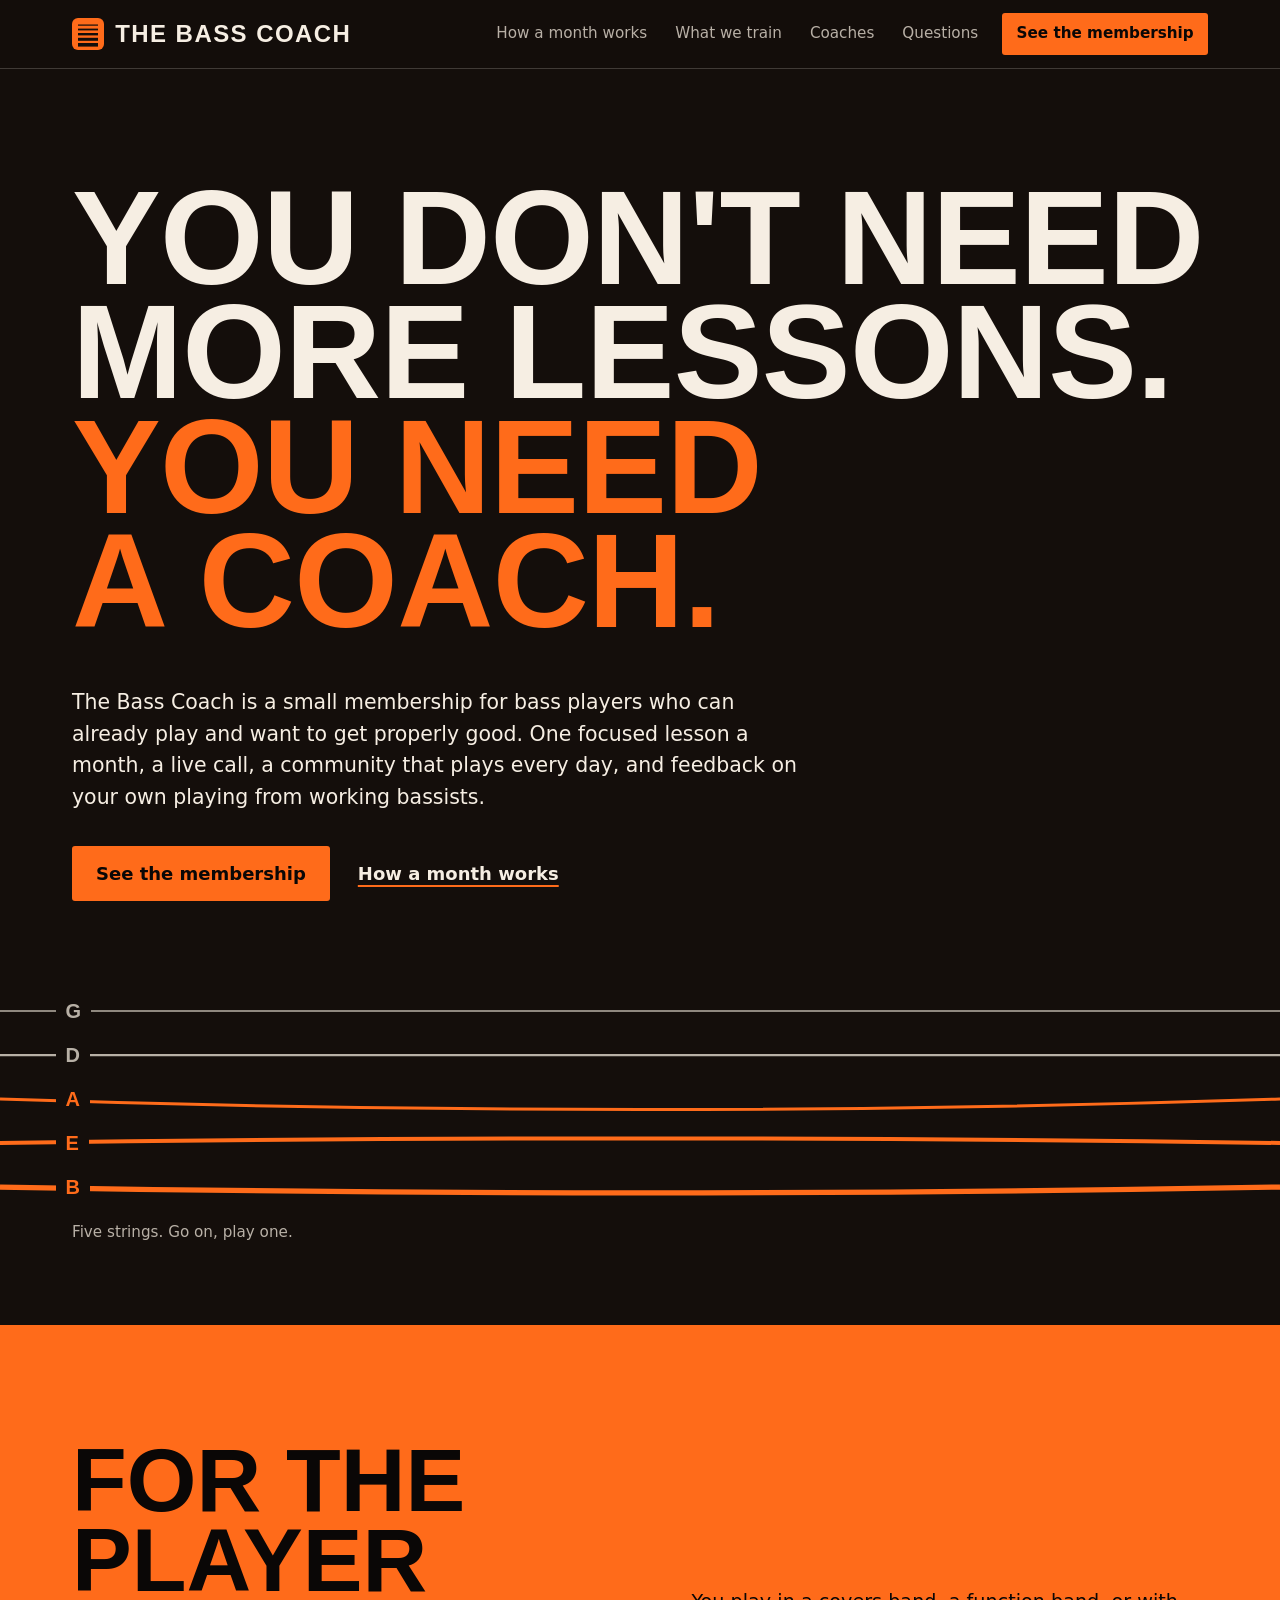
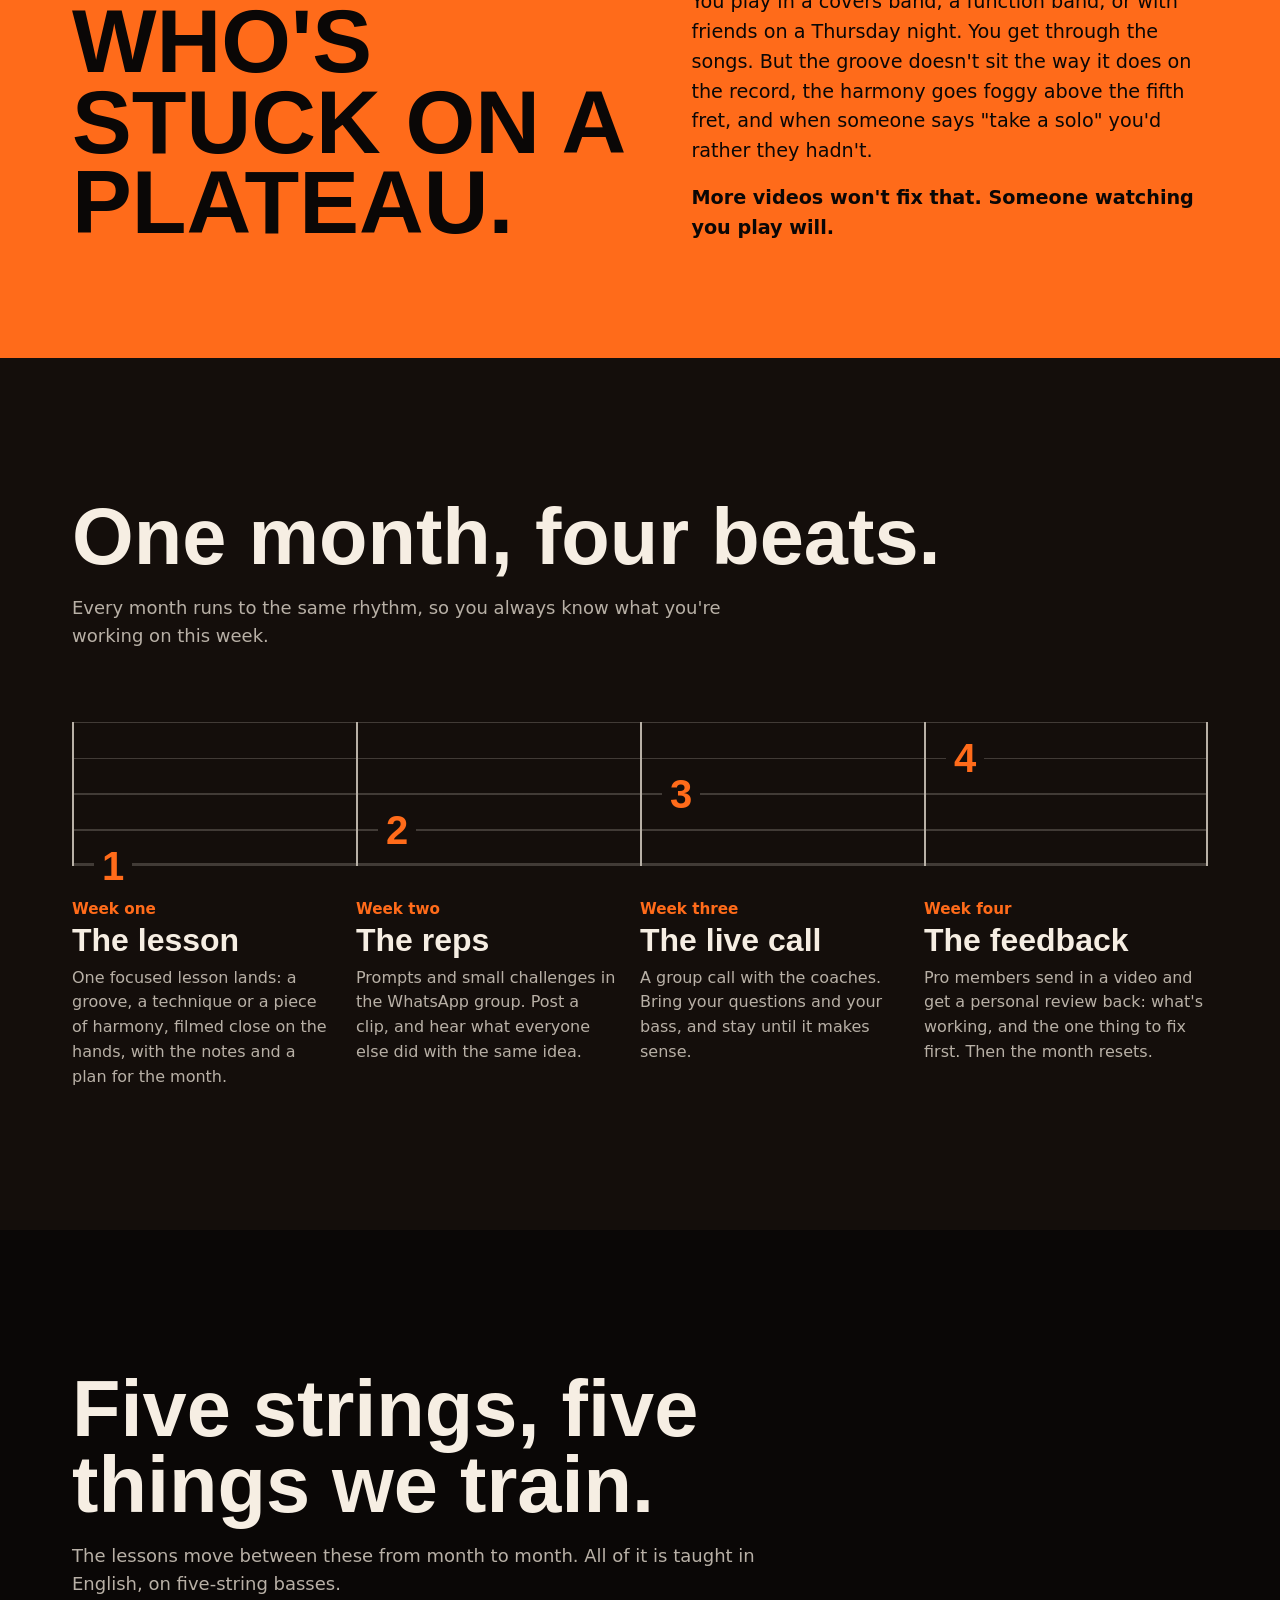
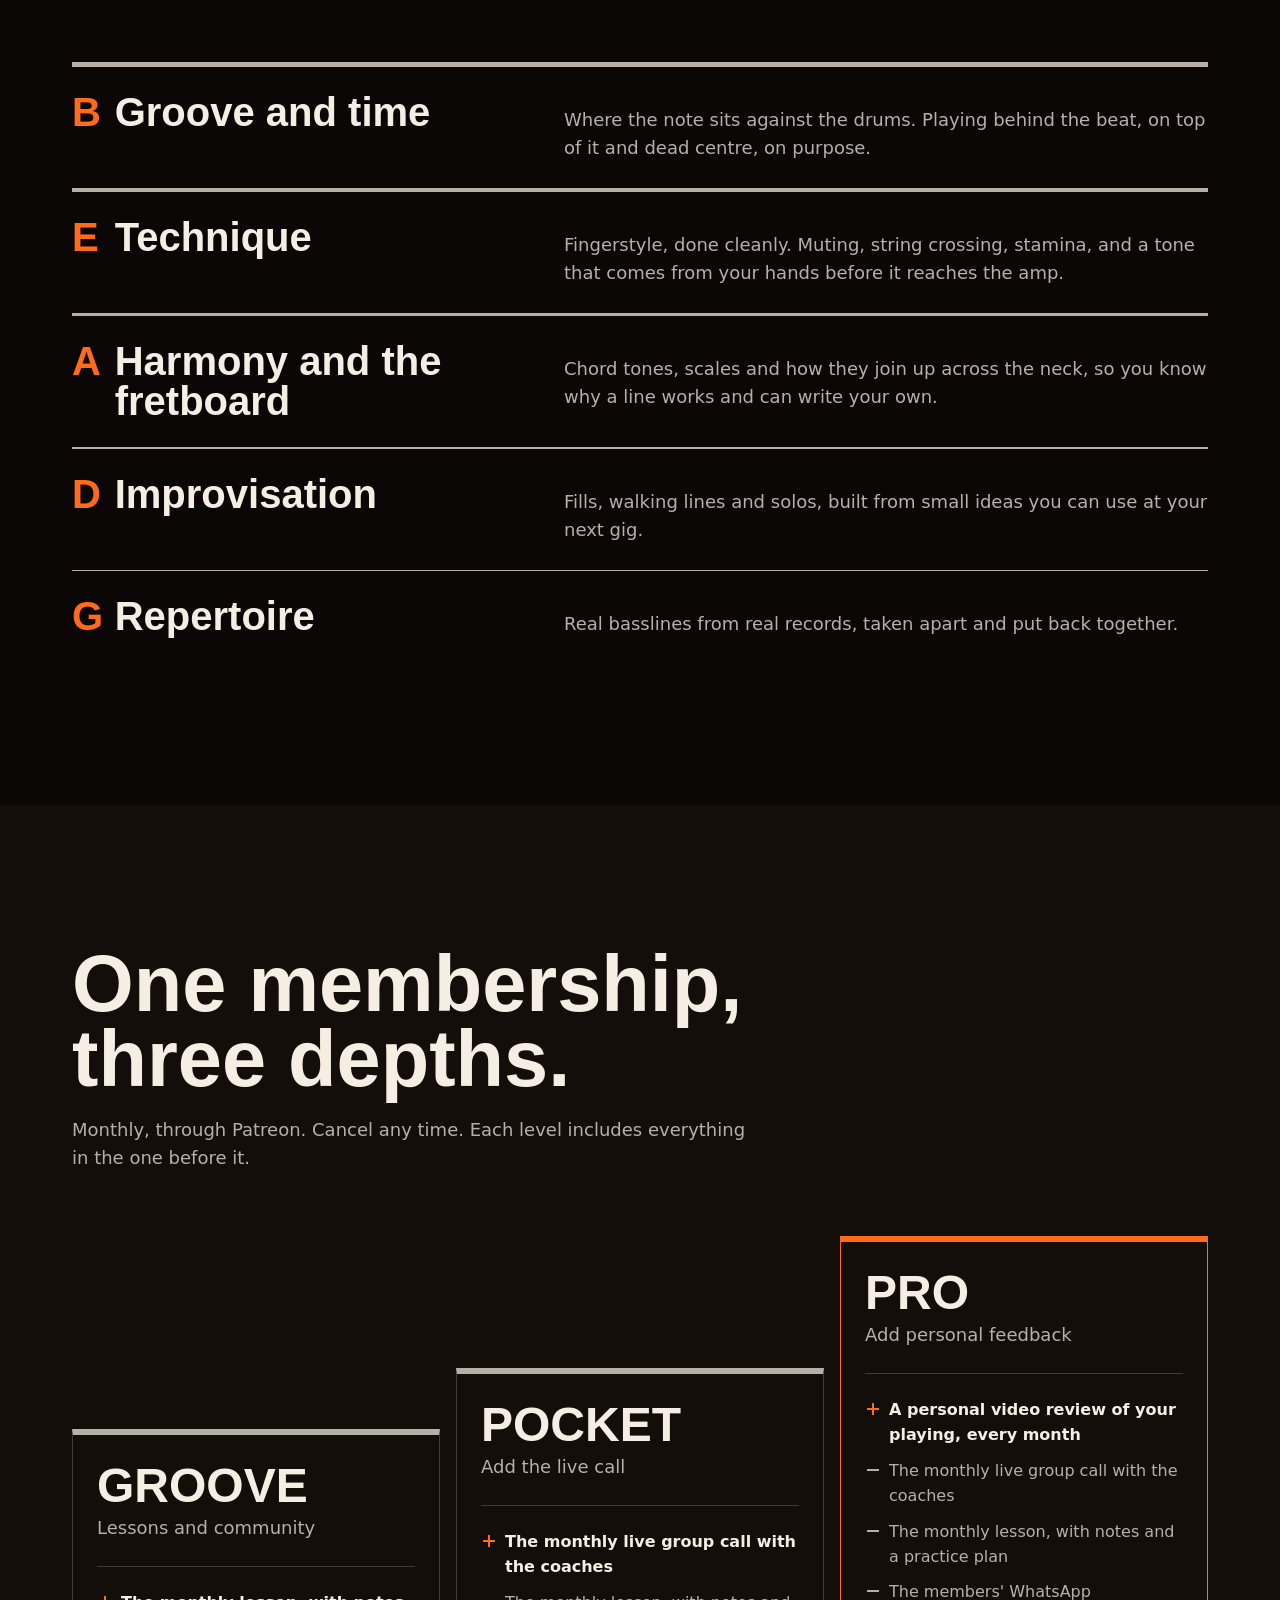
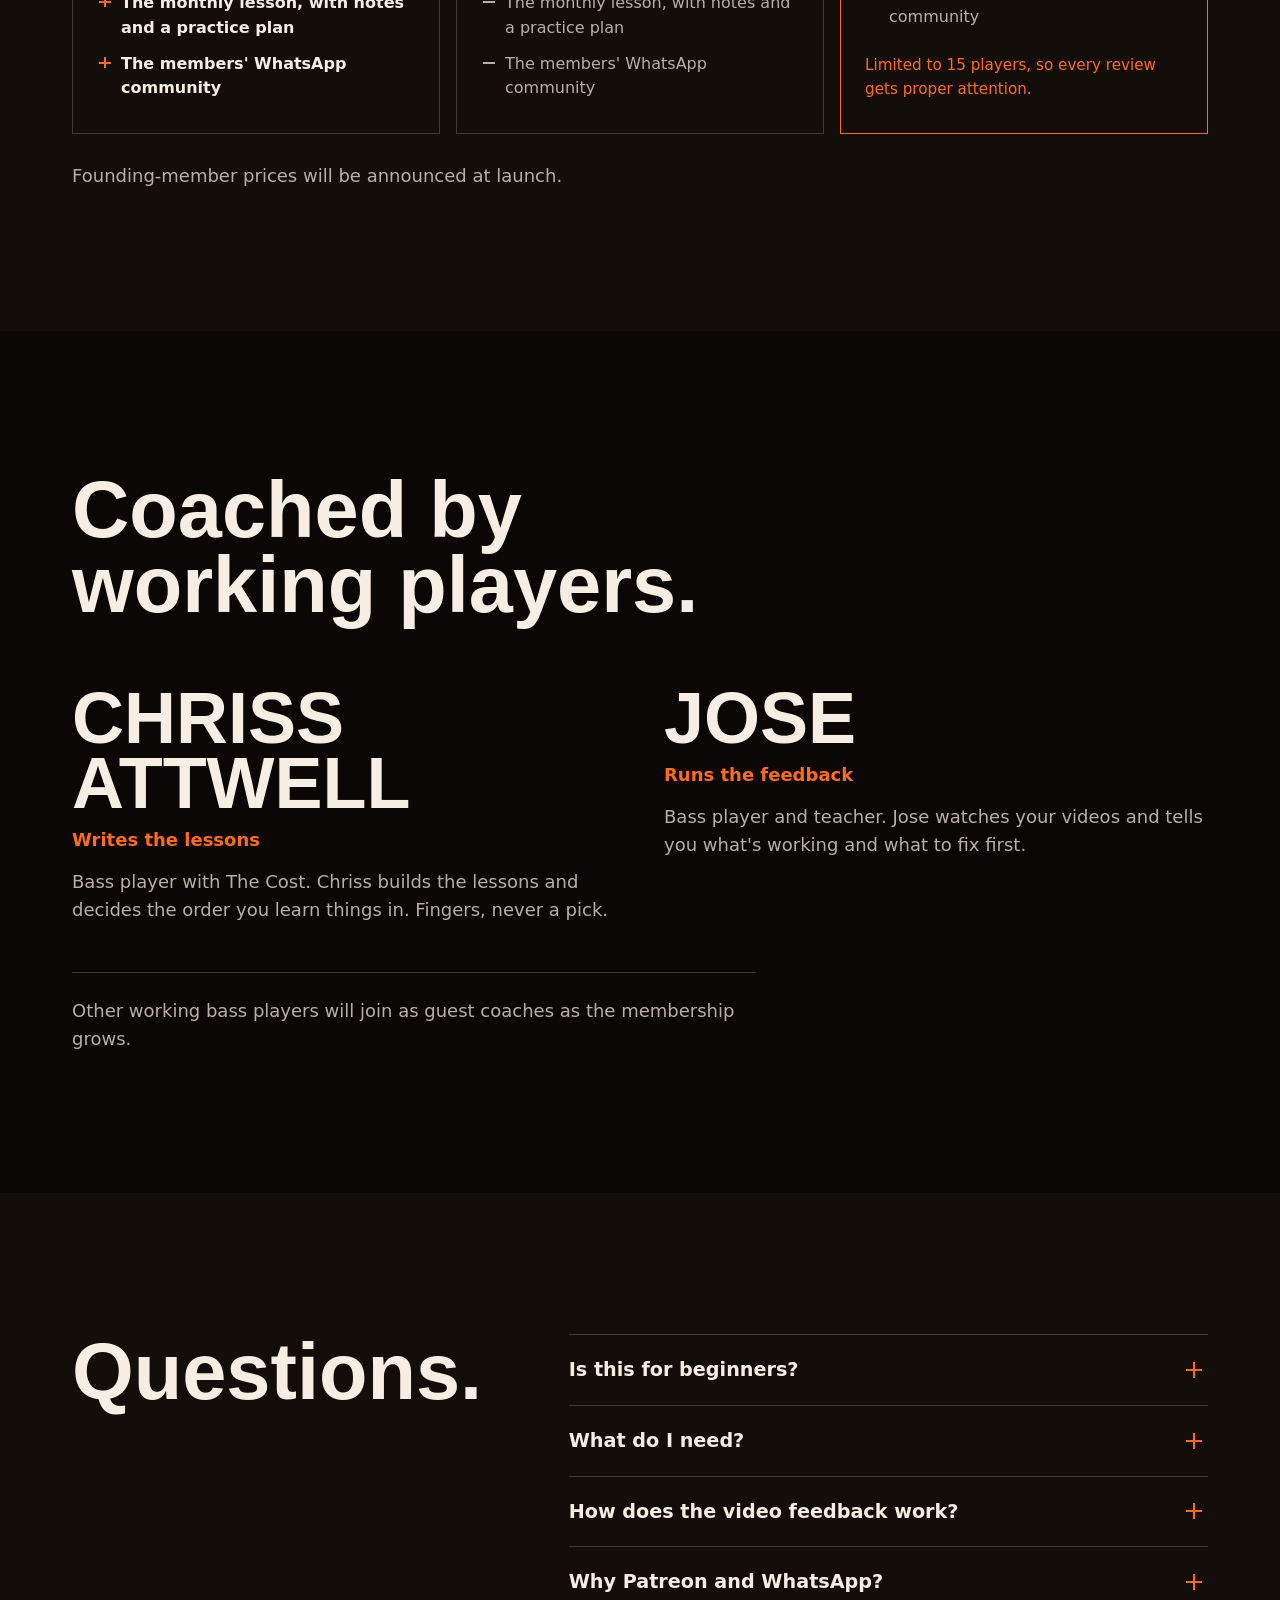
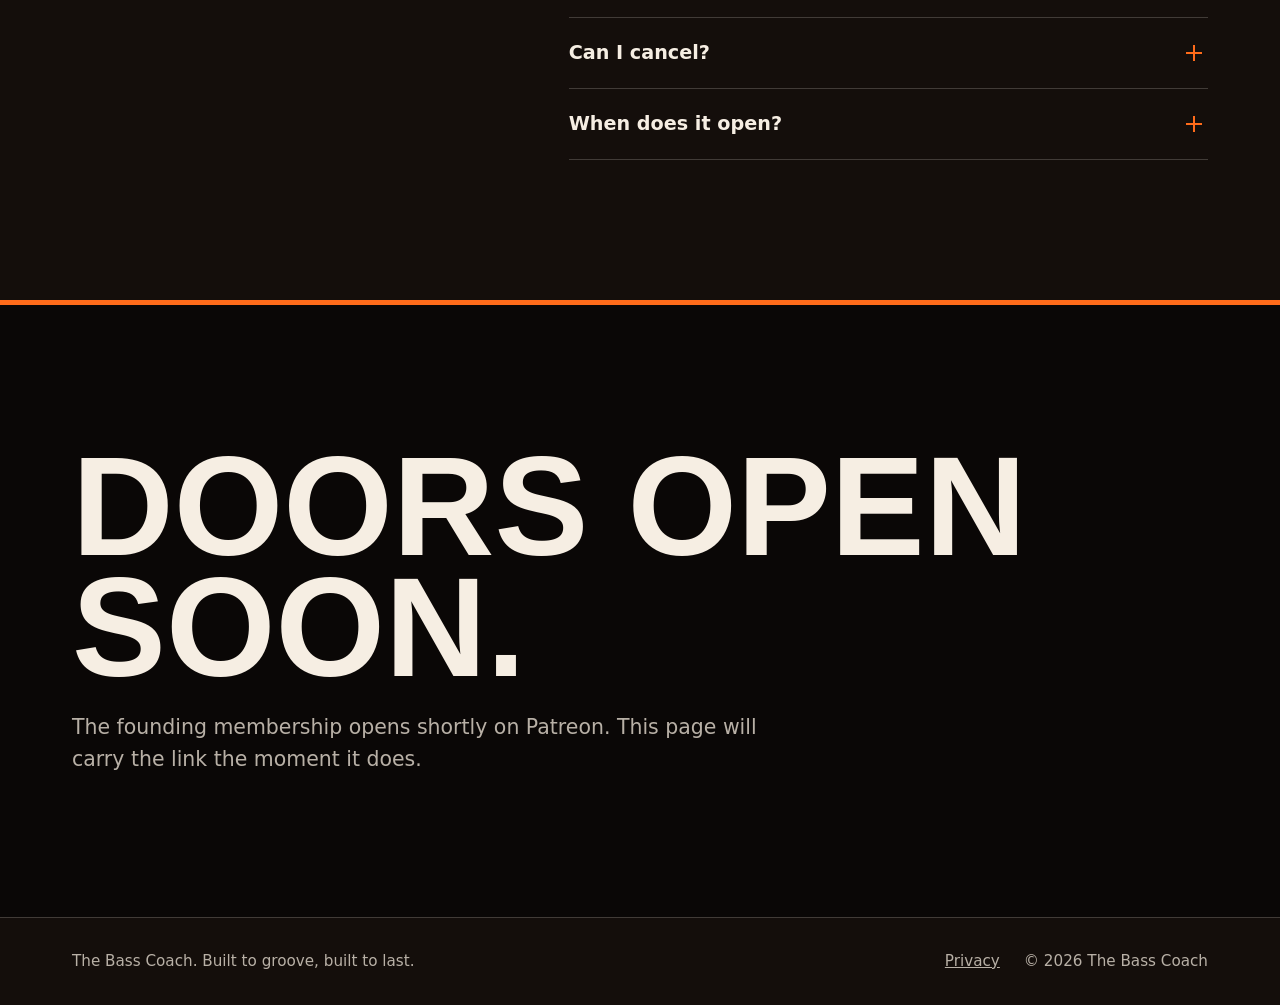
==== index.html @ 31c308d7 "Add The Bass Coach website" ====
<!doctype html>
<html lang="en">
<head>
  <meta charset="utf-8">
  <meta name="viewport" content="width=device-width, initial-scale=1">
  <meta http-equiv="Content-Security-Policy" content="default-src 'none'; script-src 'self'; style-src 'self'; img-src 'self'; font-src 'self'; base-uri 'none'; form-action 'none'">
  <meta name="referrer" content="strict-origin-when-cross-origin">

  <title>The Bass Coach: a coached membership for bass players</title>
  <meta name="description" content="A small membership for bass players who can already play and want to get properly good. One focused lesson a month, a live call, a community that plays every day, and feedback on your own playing.">
  <link rel="canonical" href="https://thebasscoachonline.com/">

  <meta property="og:type" content="website">
  <meta property="og:site_name" content="The Bass Coach">
  <meta property="og:title" content="You don't need more lessons. You need a coach.">
  <meta property="og:description" content="A small membership for bass players who can already play and want to get properly good.">
  <meta property="og:url" content="https://thebasscoachonline.com/">
  <meta property="og:image" content="https://thebasscoachonline.com/og-image.png">
  <meta property="og:image:width" content="1200">
  <meta property="og:image:height" content="630">
  <meta name="twitter:card" content="summary_large_image">
  <meta name="theme-color" content="#140E0B">

  <link rel="icon" href="favicon.svg" type="image/svg+xml">
  <link rel="apple-touch-icon" href="apple-touch-icon.png">
  <link rel="preload" href="big-shoulders-display.woff2" as="font" type="font/woff2" crossorigin>
  <link rel="preload" href="instrument-sans.woff2" as="font" type="font/woff2" crossorigin>
  <link rel="stylesheet" href="styles.css">
  <script src="main.js" defer></script>
</head>
<body>
  <a class="skip" href="#main">Skip to content</a>

  <header class="top">
    <div class="wrap top__row">
      <a class="mark" href="/" aria-label="The Bass Coach, home">
        <svg class="mark__glyph" viewBox="0 0 32 32" aria-hidden="true" focusable="false">
          <rect width="32" height="32" rx="6" fill="#FF6B1A"/>
          <rect x="6" y="6.5" width="20" height="1.2" fill="#140E0B"/>
          <rect x="6" y="10.6" width="20" height="1.8" fill="#140E0B"/>
          <rect x="6" y="15" width="20" height="2.4" fill="#140E0B"/>
          <rect x="6" y="19.8" width="20" height="3" fill="#140E0B"/>
          <rect x="6" y="25" width="20" height="3.6" fill="#140E0B"/>
        </svg>
        <span class="mark__word">The Bass Coach</span>
      </a>
      <nav class="top__nav" aria-label="Main">
        <a href="#month">How a month works</a>
        <a href="#train">What we train</a>
        <a href="#coaches">Coaches</a>
        <a href="#questions">Questions</a>
      </nav>
      <a class="btn btn--small" href="#membership">See the membership</a>
    </div>
  </header>

  <main id="main">

    <section class="hero">
      <div class="wrap">
        <h1 class="hero__title">
          <span>You don't need more lessons.</span>
          <span>You need a coach.</span>
        </h1>
        <p class="hero__lead">The Bass Coach is a small membership for bass players who can already play and want to get properly good. One focused lesson a month, a live call, a community that plays every day, and feedback on your own playing from working bassists.</p>
        <p class="hero__actions">
          <a class="btn" href="#membership">See the membership</a>
          <a class="link" href="#month">How a month works</a>
        </p>
      </div>

      <div class="strings" role="group" aria-label="A five-string bass. Press a string to hear it.">
        <button class="string string--g" type="button" data-freq="98.00" data-speed="74" aria-label="Play the open G string">
          <span class="string__name" aria-hidden="true">G</span>
          <svg viewBox="0 0 1000 40" preserveAspectRatio="none" aria-hidden="true" focusable="false"><path d="M0 20 L1000 20"/></svg>
        </button>
        <button class="string string--d" type="button" data-freq="73.42" data-speed="64" aria-label="Play the open D string">
          <span class="string__name" aria-hidden="true">D</span>
          <svg viewBox="0 0 1000 40" preserveAspectRatio="none" aria-hidden="true" focusable="false"><path d="M0 20 L1000 20"/></svg>
        </button>
        <button class="string string--a" type="button" data-freq="55.00" data-speed="54" aria-label="Play the open A string">
          <span class="string__name" aria-hidden="true">A</span>
          <svg viewBox="0 0 1000 40" preserveAspectRatio="none" aria-hidden="true" focusable="false"><path d="M0 20 L1000 20"/></svg>
        </button>
        <button class="string string--e" type="button" data-freq="41.20" data-speed="46" aria-label="Play the open E string">
          <span class="string__name" aria-hidden="true">E</span>
          <svg viewBox="0 0 1000 40" preserveAspectRatio="none" aria-hidden="true" focusable="false"><path d="M0 20 L1000 20"/></svg>
        </button>
        <button class="string string--b" type="button" data-freq="30.87" data-speed="38" aria-label="Play the open B string">
          <span class="string__name" aria-hidden="true">B</span>
          <svg viewBox="0 0 1000 40" preserveAspectRatio="none" aria-hidden="true" focusable="false"><path d="M0 20 L1000 20"/></svg>
        </button>
      </div>
      <div class="wrap">
        <p class="strings__hint">Five strings. Go on, play one.</p>
      </div>
    </section>

    <section class="plateau" aria-labelledby="plateau-title">
      <div class="wrap plateau__grid">
        <h2 id="plateau-title" class="plateau__title">For the player who's stuck on a plateau.</h2>
        <div class="plateau__body">
          <p>You play in a covers band, a function band, or with friends on a Thursday night. You get through the songs. But the groove doesn't sit the way it does on the record, the harmony goes foggy above the fifth fret, and when someone says "take a solo" you'd rather they hadn't.</p>
          <p>More videos won't fix that. Someone watching you play will.</p>
        </div>
      </div>
    </section>

    <section class="section" id="month" aria-labelledby="month-title">
      <div class="wrap">
        <h2 id="month-title" class="section__title">One month, four beats.</h2>
        <p class="section__lead">Every month runs to the same rhythm, so you always know what you're working on this week.</p>

        <ol class="bar">
          <li class="beat beat--1">
            <div class="beat__staff" aria-hidden="true"><span class="beat__note">1</span></div>
            <p class="beat__when">Week one</p>
            <h3 class="beat__what">The lesson</h3>
            <p>One focused lesson lands: a groove, a technique or a piece of harmony, filmed close on the hands, with the notes and a plan for the month.</p>
          </li>
          <li class="beat beat--2">
            <div class="beat__staff" aria-hidden="true"><span class="beat__note">2</span></div>
            <p class="beat__when">Week two</p>
            <h3 class="beat__what">The reps</h3>
            <p>Prompts and small challenges in the WhatsApp group. Post a clip, and hear what everyone else did with the same idea.</p>
          </li>
          <li class="beat beat--3">
            <div class="beat__staff" aria-hidden="true"><span class="beat__note">3</span></div>
            <p class="beat__when">Week three</p>
            <h3 class="beat__what">The live call</h3>
            <p>A group call with the coaches. Bring your questions and your bass, and stay until it makes sense.</p>
          </li>
          <li class="beat beat--4">
            <div class="beat__staff" aria-hidden="true"><span class="beat__note">4</span></div>
            <p class="beat__when">Week four</p>
            <h3 class="beat__what">The feedback</h3>
            <p>Pro members send in a video and get a personal review back: what's working, and the one thing to fix first. Then the month resets.</p>
          </li>
        </ol>
      </div>
    </section>

    <section class="section section--deep" id="train" aria-labelledby="train-title">
      <div class="wrap">
        <h2 id="train-title" class="section__title">Five strings, five things we train.</h2>
        <p class="section__lead">The lessons move between these from month to month. All of it is taught in English, on five-string basses.</p>

        <dl class="train">
          <div class="train__row train__row--b">
            <dt><span class="train__string" aria-hidden="true">B</span>Groove and time</dt>
            <dd>Where the note sits against the drums. Playing behind the beat, on top of it and dead centre, on purpose.</dd>
          </div>
          <div class="train__row train__row--e">
            <dt><span class="train__string" aria-hidden="true">E</span>Technique</dt>
            <dd>Fingerstyle, done cleanly. Muting, string crossing, stamina, and a tone that comes from your hands before it reaches the amp.</dd>
          </div>
          <div class="train__row train__row--a">
            <dt><span class="train__string" aria-hidden="true">A</span>Harmony and the fretboard</dt>
            <dd>Chord tones, scales and how they join up across the neck, so you know why a line works and can write your own.</dd>
          </div>
          <div class="train__row train__row--d">
            <dt><span class="train__string" aria-hidden="true">D</span>Improvisation</dt>
            <dd>Fills, walking lines and solos, built from small ideas you can use at your next gig.</dd>
          </div>
          <div class="train__row train__row--g">
            <dt><span class="train__string" aria-hidden="true">G</span>Repertoire</dt>
            <dd>Real basslines from real records, taken apart and put back together.</dd>
          </div>
        </dl>
      </div>
    </section>

    <section class="section" id="membership" aria-labelledby="membership-title">
      <div class="wrap">
        <h2 id="membership-title" class="section__title">One membership, three depths.</h2>
        <p class="section__lead">Monthly, through Patreon. Cancel any time. Each level includes everything in the one before it.</p>

        <ol class="depths">
          <li class="depth">
            <h3 class="depth__name">Groove</h3>
            <p class="depth__sum">Lessons and community</p>
            <ul class="depth__list">
              <li class="is-new">The monthly lesson, with notes and a practice plan</li>
              <li class="is-new">The members' WhatsApp community</li>
            </ul>
          </li>
          <li class="depth">
            <h3 class="depth__name">Pocket</h3>
            <p class="depth__sum">Add the live call</p>
            <ul class="depth__list">
              <li class="is-new">The monthly live group call with the coaches</li>
              <li>The monthly lesson, with notes and a practice plan</li>
              <li>The members' WhatsApp community</li>
            </ul>
          </li>
          <li class="depth depth--pro">
            <h3 class="depth__name">Pro</h3>
            <p class="depth__sum">Add personal feedback</p>
            <ul class="depth__list">
              <li class="is-new">A personal video review of your playing, every month</li>
              <li>The monthly live group call with the coaches</li>
              <li>The monthly lesson, with notes and a practice plan</li>
              <li>The members' WhatsApp community</li>
            </ul>
            <p class="depth__cap">Limited to 15 players, so every review gets proper attention.</p>
          </li>
        </ol>
        <p class="depths__note">Founding-member prices will be announced at launch.</p>
      </div>
    </section>

    <section class="section section--deep" id="coaches" aria-labelledby="coaches-title">
      <div class="wrap">
        <h2 id="coaches-title" class="section__title">Coached by working players.</h2>
        <div class="coaches">
          <article class="coach">
            <h3 class="coach__name">Chriss Attwell</h3>
            <p class="coach__role">Writes the lessons</p>
            <p>Bass player with The Cost. Chriss builds the lessons and decides the order you learn things in. Fingers, never a pick.</p>
          </article>
          <article class="coach">
            <h3 class="coach__name">Jose</h3>
            <p class="coach__role">Runs the feedback</p>
            <p>Bass player and teacher. Jose watches your videos and tells you what's working and what to fix first.</p>
          </article>
        </div>
        <p class="coaches__guests">Other working bass players will join as guest coaches as the membership grows.</p>
      </div>
    </section>

    <section class="section" id="questions" aria-labelledby="questions-title">
      <div class="wrap questions">
        <h2 id="questions-title" class="section__title">Questions.</h2>
        <div class="faq">
          <details>
            <summary>Is this for beginners?</summary>
            <p>Not yet. It's built for intermediate and advanced players: people who can already get through songs and want to go deeper. If you've just bought your first bass, get a few months of playing in first.</p>
          </details>
          <details>
            <summary>What do I need?</summary>
            <p>A bass, something to play along to, and a phone. You'll use the phone to watch the lessons, join the WhatsApp group and, on Pro, film yourself for feedback.</p>
          </details>
          <details>
            <summary>How does the video feedback work?</summary>
            <p>On Pro, you send in a video of yourself playing each month. A coach watches it and sends back a personal video review. Places are capped at 15 so nobody gets a rushed one.</p>
          </details>
          <details>
            <summary>Why Patreon and WhatsApp?</summary>
            <p>Because you probably use them already. Patreon handles the membership and the payments, so we never see your card details. WhatsApp is where the community lives.</p>
          </details>
          <details>
            <summary>Can I cancel?</summary>
            <p>Yes. It's monthly, and you can cancel any time from your Patreon account.</p>
          </details>
          <details>
            <summary>When does it open?</summary>
            <p>Soon. The founding membership will open on Patreon, and this page will carry the link when it does.</p>
          </details>
        </div>
      </div>
    </section>

    <section class="join" id="join" aria-labelledby="join-title">
      <div class="wrap">
        <h2 id="join-title" class="join__title">Doors open soon.</h2>
        <p class="join__lead">The founding membership opens shortly on Patreon. This page will carry the link the moment it does.</p>
      </div>
    </section>

  </main>

  <footer class="foot">
    <div class="wrap foot__row">
      <p class="foot__line">The Bass Coach. Built to groove, built to last.</p>
      <p class="foot__links"><a href="privacy.html">Privacy</a><span>&copy; 2026 The Bass Coach</span></p>
    </div>
  </footer>
</body>
</html>
---- styles.css ----
/* The Bass Coach
   Palette comes from the instrument: rosewood board, nickel strings, maple, and the brand orange. */

@font-face {
  font-family: "Big Shoulders";
  src: url("big-shoulders-display.woff2") format("woff2");
  font-weight: 100 900;
  font-style: normal;
  font-display: swap;
}

@font-face {
  font-family: "Instrument Sans";
  src: url("instrument-sans.woff2") format("woff2");
  font-weight: 400 700;
  font-style: normal;
  font-display: swap;
}

:root {
  --rosewood: #140e0b;
  --ebony: #0a0706;
  --orange: #ff6b1a;
  --maple: #f6eee3;
  --nickel: #b8b0a6;
  --string: rgba(246, 238, 227, 0.2);

  --display: "Big Shoulders", "Haettenschweiler", "Arial Narrow", Impact, sans-serif;
  --text: "Instrument Sans", system-ui, -apple-system, "Segoe UI", Roboto, sans-serif;

  --pad: clamp(1.25rem, 4.5vw, 3.5rem);
  --gap: clamp(4.5rem, 11vw, 9rem);
}

*,
*::before,
*::after {
  box-sizing: border-box;
}

html {
  scroll-behavior: smooth;
  scroll-padding-top: 5rem;
  -webkit-text-size-adjust: 100%;
}

body {
  margin: 0;
  background: var(--rosewood);
  color: var(--maple);
  font-family: var(--text);
  font-size: 1.125rem;
  line-height: 1.55;
  -webkit-font-smoothing: antialiased;
}

h1,
h2,
h3,
p,
ol,
ul,
dl,
dd {
  margin: 0;
}

ol,
ul {
  padding: 0;
  list-style: none;
}

a {
  color: inherit;
}

:focus-visible {
  outline: 3px solid var(--orange);
  outline-offset: 3px;
}

.wrap {
  width: 100%;
  max-width: 78rem;
  margin-inline: auto;
  padding-inline: var(--pad);
}

.skip {
  position: absolute;
  left: 1rem;
  top: -4rem;
  z-index: 20;
  padding: 0.6rem 1rem;
  background: var(--orange);
  color: var(--ebony);
  font-weight: 600;
}

.skip:focus {
  top: 1rem;
}

/* Buttons and links */

.btn {
  display: inline-block;
  padding: 0.85rem 1.5rem;
  background: var(--orange);
  color: var(--ebony);
  font-weight: 700;
  text-decoration: none;
  border-radius: 3px;
  transition: background-color 0.15s ease;
}

.btn:hover {
  background: var(--maple);
}

.btn--small {
  padding: 0.55rem 0.9rem;
  font-size: 0.95rem;
  white-space: nowrap;
}

.link {
  font-weight: 600;
  text-decoration: underline;
  text-decoration-color: var(--orange);
  text-decoration-thickness: 2px;
  text-underline-offset: 0.3em;
}

.link:hover {
  color: var(--orange);
}

/* Header */

.top {
  position: sticky;
  top: 0;
  z-index: 10;
  background: rgba(20, 14, 11, 0.92);
  -webkit-backdrop-filter: blur(8px);
  backdrop-filter: blur(8px);
  border-bottom: 1px solid var(--string);
}

.top__row {
  display: flex;
  align-items: center;
  gap: clamp(0.6rem, 2vw, 1.5rem);
  min-height: 4.25rem;
}

.mark {
  display: inline-flex;
  align-items: center;
  gap: clamp(0.45rem, 1.6vw, 0.7rem);
  margin-right: auto;
  text-decoration: none;
}

.mark__glyph {
  width: clamp(1.6rem, 6vw, 2rem);
  height: clamp(1.6rem, 6vw, 2rem);
  flex: none;
}

.mark__word {
  font-family: var(--display);
  font-weight: 800;
  font-size: clamp(1.15rem, 4.4vw, 1.5rem);
  letter-spacing: 0.06em;
  text-transform: uppercase;
  line-height: 1;
  white-space: nowrap;
}

.top__nav {
  display: none;
  gap: 1.75rem;
  font-size: 0.95rem;
}

.top__nav a {
  color: var(--nickel);
  text-decoration: none;
}

.top__nav a:hover {
  color: var(--maple);
}

@media (min-width: 62rem) {
  .top__nav {
    display: flex;
  }
}

/* Hero */

.hero {
  padding-top: clamp(3rem, 9vw, 7rem);
  padding-bottom: clamp(3rem, 7vw, 5rem);
  overflow: hidden;
}

.hero__title {
  font-family: var(--display);
  font-weight: 900;
  font-size: clamp(3.4rem, 10.4vw, 9.4rem);
  line-height: 0.86;
  letter-spacing: -0.005em;
  text-transform: uppercase;
  text-wrap: balance;
}

.hero__title span {
  display: block;
}

.hero__title span + span {
  color: var(--orange);
}

.hero__lead {
  max-width: 36em;
  margin-top: clamp(1.75rem, 4vw, 3rem);
  font-size: clamp(1.125rem, 1.6vw, 1.375rem);
  color: var(--maple);
}

.hero__actions {
  display: flex;
  flex-wrap: wrap;
  align-items: center;
  gap: 1rem 1.75rem;
  margin-top: 2rem;
}

/* The playable strings */

.strings {
  margin-top: clamp(3rem, 7vw, 5.5rem);
}

.string {
  position: relative;
  display: block;
  width: 100%;
  height: 2.75rem;
  padding: 0;
  border: 0;
  background: none;
  color: var(--nickel);
  cursor: pointer;
  -webkit-tap-highlight-color: transparent;
  touch-action: manipulation;
}

.string svg {
  display: block;
  width: 100%;
  height: 100%;
  overflow: visible;
}

.string path {
  fill: none;
  stroke: currentColor;
  vector-effect: non-scaling-stroke;
}

.string:hover,
.string:focus-visible,
.string.is-ringing {
  color: var(--orange);
}

.string:focus-visible {
  outline-offset: -3px;
}

.string--g path { stroke-width: 1.5px; }
.string--d path { stroke-width: 2.25px; }
.string--a path { stroke-width: 3px; }
.string--e path { stroke-width: 4px; }
.string--b path { stroke-width: 5.25px; }

.string__name {
  position: absolute;
  left: var(--pad);
  top: 50%;
  transform: translateY(-50%);
  padding: 0 0.6rem;
  background: var(--rosewood);
  font-family: var(--display);
  font-weight: 700;
  font-size: 1.25rem;
  line-height: 1;
}

@media (min-width: 84rem) {
  .string__name {
    left: calc((100vw - 78rem) / 2 + var(--pad));
  }
}

.strings__hint {
  margin-top: 0.75rem;
  color: var(--nickel);
  font-size: 0.95rem;
}

/* Who it's for: the one loud block on the page */

.plateau {
  background: var(--orange);
  color: var(--ebony);
  padding-block: clamp(4rem, 9vw, 7.5rem);
}

.plateau__grid {
  display: grid;
  gap: clamp(1.5rem, 4vw, 4rem);
}

.plateau__title {
  font-family: var(--display);
  font-weight: 900;
  font-size: clamp(2.8rem, 7vw, 6rem);
  line-height: 0.9;
  text-transform: uppercase;
}

.plateau__body {
  display: grid;
  gap: 1.1rem;
  align-content: start;
  font-size: clamp(1.125rem, 1.5vw, 1.3rem);
  font-weight: 500;
}

.plateau__body p:last-child {
  font-weight: 700;
}

@media (min-width: 56rem) {
  .plateau__grid {
    grid-template-columns: 1.1fr 1fr;
    align-items: end;
  }
}

/* Shared section rhythm */

.section {
  padding-block: var(--gap);
}

.section--deep {
  background: var(--ebony);
}

.section__title {
  font-family: var(--display);
  font-weight: 800;
  font-size: clamp(2.6rem, 6.2vw, 5rem);
  line-height: 0.95;
  max-width: 22ch;
  text-wrap: balance;
}

.section__lead {
  max-width: 38em;
  margin-top: 1.25rem;
  color: var(--nickel);
}

/* The month, written as one bar of tab */

.bar {
  display: grid;
  margin-top: clamp(2.5rem, 6vw, 4.5rem);
}

.beat {
  padding-block: 1.5rem;
  border-top: 1px solid var(--string);
}

.beat__staff {
  display: none;
}

.beat__when {
  color: var(--orange);
  font-weight: 600;
  font-size: 0.95rem;
}

.beat__what {
  margin-top: 0.15rem;
  margin-bottom: 0.6rem;
  font-family: var(--display);
  font-weight: 800;
  font-size: 2rem;
  line-height: 1;
}

.beat p:last-child {
  color: var(--nickel);
  font-size: 1rem;
  max-width: 34em;
}

@media (min-width: 56rem) {
  .bar {
    grid-template-columns: repeat(4, 1fr);
  }

  .beat {
    padding: 0 1.5rem 0 0;
    border-top: 0;
  }

  .beat__staff {
    position: relative;
    display: block;
    height: 9rem;
    margin: 0 -1.5rem 2rem 0;
    border-left: 2px solid var(--nickel);
    background:
      linear-gradient(var(--string), var(--string)) 0 0 / 100% 1px no-repeat,
      linear-gradient(var(--string), var(--string)) 0 25% / 100% 1px no-repeat,
      linear-gradient(var(--string), var(--string)) 0 50% / 100% 2px no-repeat,
      linear-gradient(var(--string), var(--string)) 0 75% / 100% 2px no-repeat,
      linear-gradient(var(--string), var(--string)) 0 100% / 100% 3px no-repeat;
  }

  .beat--4 .beat__staff {
    margin-right: 0;
    border-right: 2px solid var(--nickel);
  }

  .beat--4 {
    padding-right: 0;
  }

  .beat__note {
    position: absolute;
    left: 1.25rem;
    transform: translateY(-50%);
    padding: 0 0.5rem;
    background: var(--rosewood);
    color: var(--orange);
    font-family: var(--display);
    font-weight: 900;
    font-size: 2.5rem;
    line-height: 1;
  }

  /* An ascending line: low B up to the D string. */
  .beat--1 .beat__note { top: 100%; }
  .beat--2 .beat__note { top: 75%; }
  .beat--3 .beat__note { top: 50%; }
  .beat--4 .beat__note { top: 25%; }
}

/* What we train: five rows, strung like the instrument, low B first */

.train {
  margin-top: clamp(2.5rem, 6vw, 4rem);
}

.train__row {
  display: grid;
  gap: 0.4rem 2rem;
  padding-block: 1.6rem;
  border-top: solid var(--nickel);
}

.train__row--b { border-top-width: 5px; }
.train__row--e { border-top-width: 4px; }
.train__row--a { border-top-width: 3px; }
.train__row--d { border-top-width: 2px; }
.train__row--g { border-top-width: 1px; }

.train dt {
  display: flex;
  align-items: baseline;
  gap: 1rem;
  font-family: var(--display);
  font-weight: 800;
  font-size: clamp(1.75rem, 3.2vw, 2.5rem);
  line-height: 1;
}

.train__string {
  flex: none;
  width: 1.2ch;
  color: var(--orange);
}

.train dd {
  color: var(--nickel);
  max-width: 36em;
}

@media (min-width: 56rem) {
  .train__row {
    grid-template-columns: 5fr 7fr;
    align-items: baseline;
  }
}

/* Membership: three depths that stack, each one taller than the last */

.depths {
  display: grid;
  gap: 1rem;
  margin-top: clamp(2.5rem, 6vw, 4rem);
}

.depth {
  padding: 1.75rem 1.5rem 2rem;
  border: 1px solid var(--string);
  border-top: 6px solid var(--nickel);
}

.depth--pro {
  border-color: var(--orange);
}

.depth__name {
  font-family: var(--display);
  font-weight: 900;
  font-size: 3rem;
  line-height: 0.95;
  text-transform: uppercase;
}

.depth__sum {
  margin-top: 0.35rem;
  color: var(--nickel);
}

.depth__list {
  display: grid;
  gap: 0.7rem;
  margin-top: 1.5rem;
  padding-top: 1.5rem;
  border-top: 1px solid var(--string);
  font-size: 1rem;
  color: var(--nickel);
}

.depth__list li {
  position: relative;
  padding-left: 1.5rem;
}

.depth__list li::before {
  content: "";
  position: absolute;
  left: 0.15rem;
  top: 0.62em;
  width: 0.7rem;
  height: 2px;
  background: var(--nickel);
}

.depth__list .is-new {
  color: var(--maple);
  font-weight: 600;
}

.depth__list .is-new::before {
  background: var(--orange);
}

.depth__list .is-new::after {
  content: "";
  position: absolute;
  left: calc(0.15rem + 0.35rem - 1px);
  top: calc(0.62em - 0.35rem + 1px);
  width: 2px;
  height: 0.7rem;
  background: var(--orange);
}

.depth__cap {
  margin-top: 1.5rem;
  font-size: 0.95rem;
  color: var(--orange);
}

.depths__note {
  margin-top: 1.75rem;
  color: var(--nickel);
}

@media (min-width: 56rem) {
  .depths {
    grid-template-columns: repeat(3, 1fr);
    align-items: end;
  }
}

/* Coaches */

.coaches {
  display: grid;
  gap: 3rem;
  margin-top: clamp(2.5rem, 6vw, 4rem);
}

.coach__name {
  font-family: var(--display);
  font-weight: 900;
  font-size: clamp(2.6rem, 6vw, 4.5rem);
  line-height: 0.9;
  text-transform: uppercase;
}

.coach__role {
  margin-top: 0.6rem;
  margin-bottom: 0.9rem;
  color: var(--orange);
  font-weight: 600;
}

.coach p:last-child {
  color: var(--nickel);
  max-width: 30em;
}

.coaches__guests {
  margin-top: 3rem;
  padding-top: 1.5rem;
  border-top: 1px solid var(--string);
  color: var(--nickel);
  max-width: 38em;
}

@media (min-width: 56rem) {
  .coaches {
    grid-template-columns: 1fr 1fr;
  }
}

/* Questions */

.questions {
  display: grid;
  gap: 2.5rem;
}

.faq details {
  border-top: 1px solid var(--string);
}

.faq details:last-child {
  border-bottom: 1px solid var(--string);
}

.faq summary {
  position: relative;
  padding: 1.25rem 3rem 1.25rem 0;
  font-weight: 600;
  font-size: 1.2rem;
  cursor: pointer;
  list-style: none;
}

.faq summary::-webkit-details-marker {
  display: none;
}

.faq summary::before,
.faq summary::after {
  content: "";
  position: absolute;
  right: 0.4rem;
  top: 50%;
  width: 1rem;
  height: 2px;
  margin-top: -1px;
  background: var(--orange);
  transition: transform 0.2s ease;
}

.faq summary::after {
  transform: rotate(90deg);
}

.faq details[open] summary::after {
  transform: rotate(0deg);
}

.faq summary:hover {
  color: var(--orange);
}

.faq details p {
  padding-bottom: 1.5rem;
  color: var(--nickel);
  max-width: 38em;
}

@media (min-width: 62rem) {
  .questions {
    grid-template-columns: 5fr 7fr;
    align-items: start;
  }
}

/* Closing call */

.join {
  padding-block: var(--gap);
  background: var(--ebony);
  border-top: 5px solid var(--orange);
}

.join__title {
  font-family: var(--display);
  font-weight: 900;
  font-size: clamp(3.4rem, 11vw, 9rem);
  line-height: 0.86;
  text-transform: uppercase;
}

.join__lead {
  max-width: 34em;
  margin-top: 1.5rem;
  font-size: clamp(1.125rem, 1.6vw, 1.375rem);
  color: var(--nickel);
}

/* Footer */

.foot {
  padding-block: 2rem;
  border-top: 1px solid var(--string);
  font-size: 0.95rem;
  color: var(--nickel);
}

.foot__row {
  display: flex;
  flex-wrap: wrap;
  justify-content: space-between;
  gap: 0.75rem 2rem;
}

.foot__links {
  display: flex;
  flex-wrap: wrap;
  gap: 0.5rem 1.5rem;
}

/* Plain pages: privacy, not found */

.page {
  padding-block: clamp(3rem, 8vw, 6rem) var(--gap);
}

.page__title {
  font-family: var(--display);
  font-weight: 900;
  font-size: clamp(3rem, 8vw, 6rem);
  line-height: 0.9;
  text-transform: uppercase;
}

.page__body {
  display: grid;
  gap: 1.1rem;
  max-width: 38em;
  margin-top: 2.5rem;
  color: var(--nickel);
}

.page__body h2 {
  margin-top: 1.5rem;
  color: var(--maple);
  font-family: var(--display);
  font-weight: 800;
  font-size: 1.9rem;
  line-height: 1;
}

.page__body strong {
  color: var(--maple);
}

@media (prefers-reduced-motion: reduce) {
  html {
    scroll-behavior: auto;
  }

  .btn,
  .faq summary::before,
  .faq summary::after {
    transition: none;
  }
}
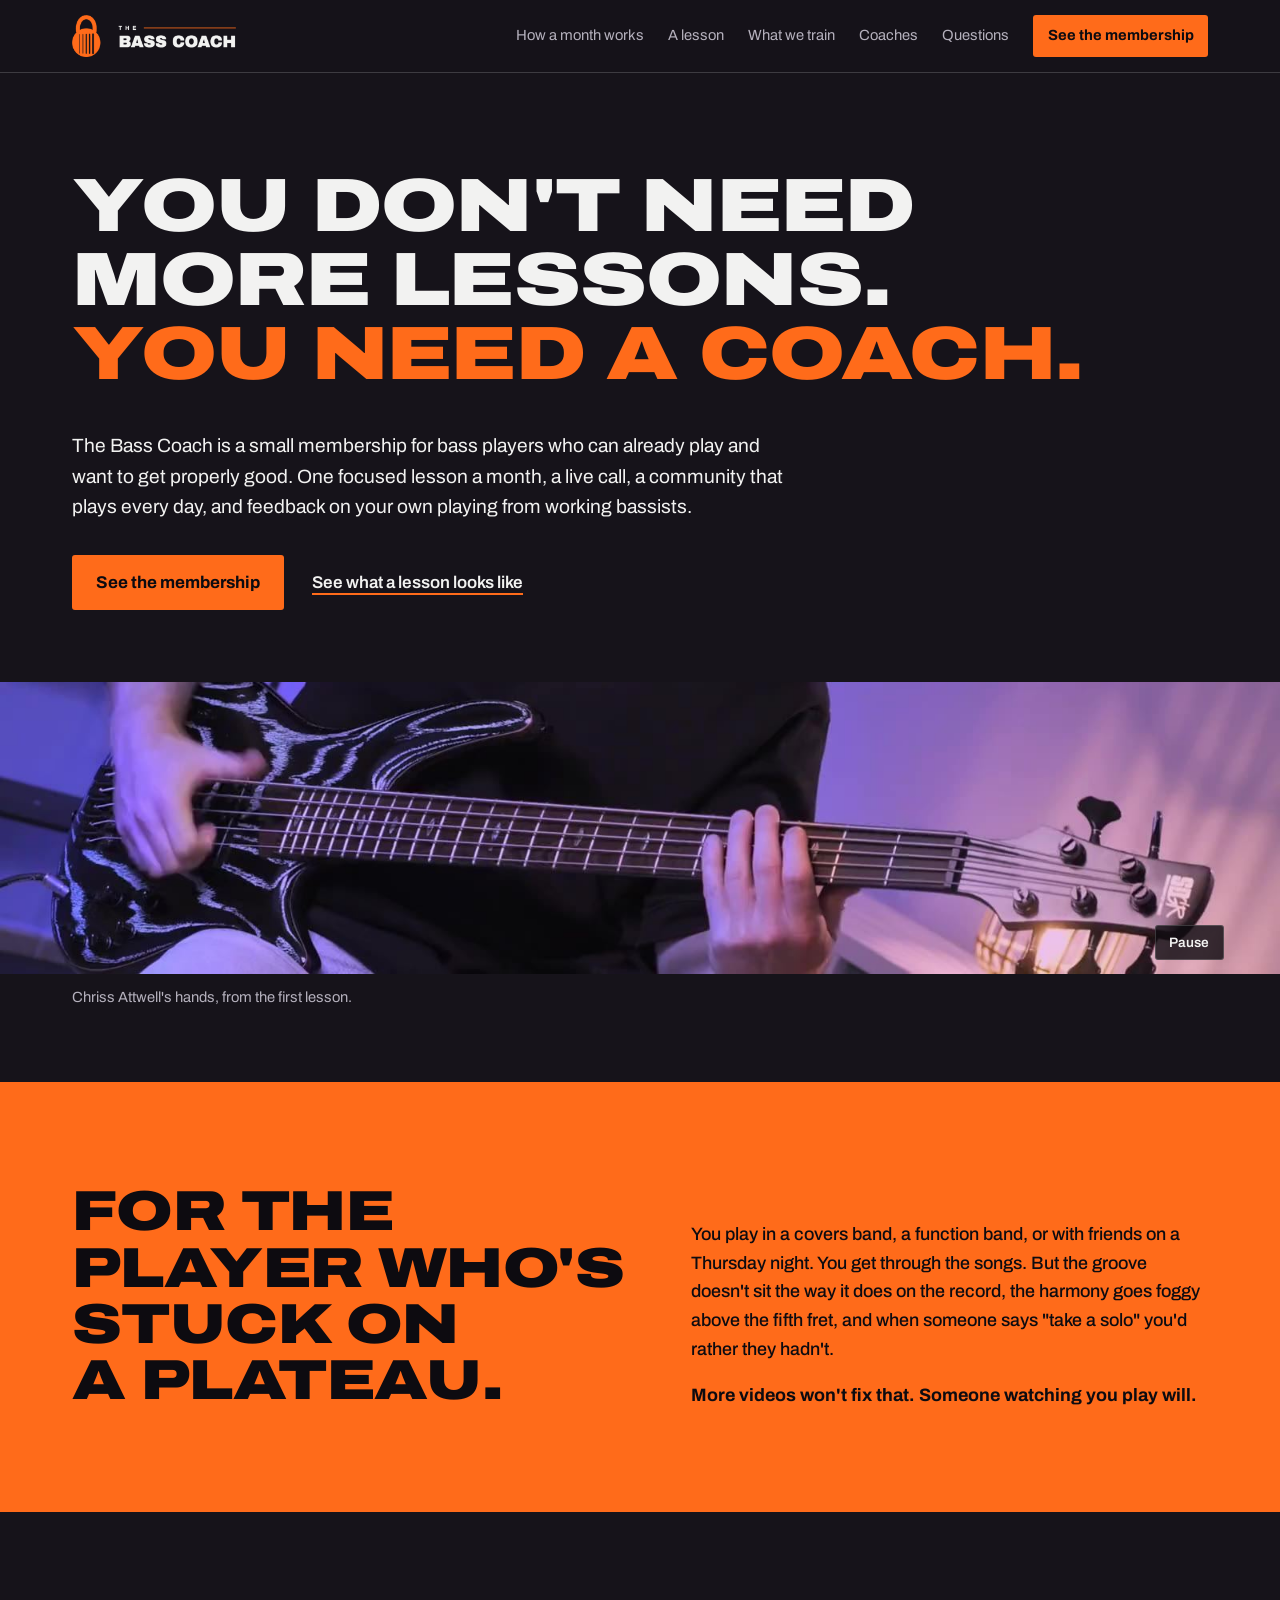
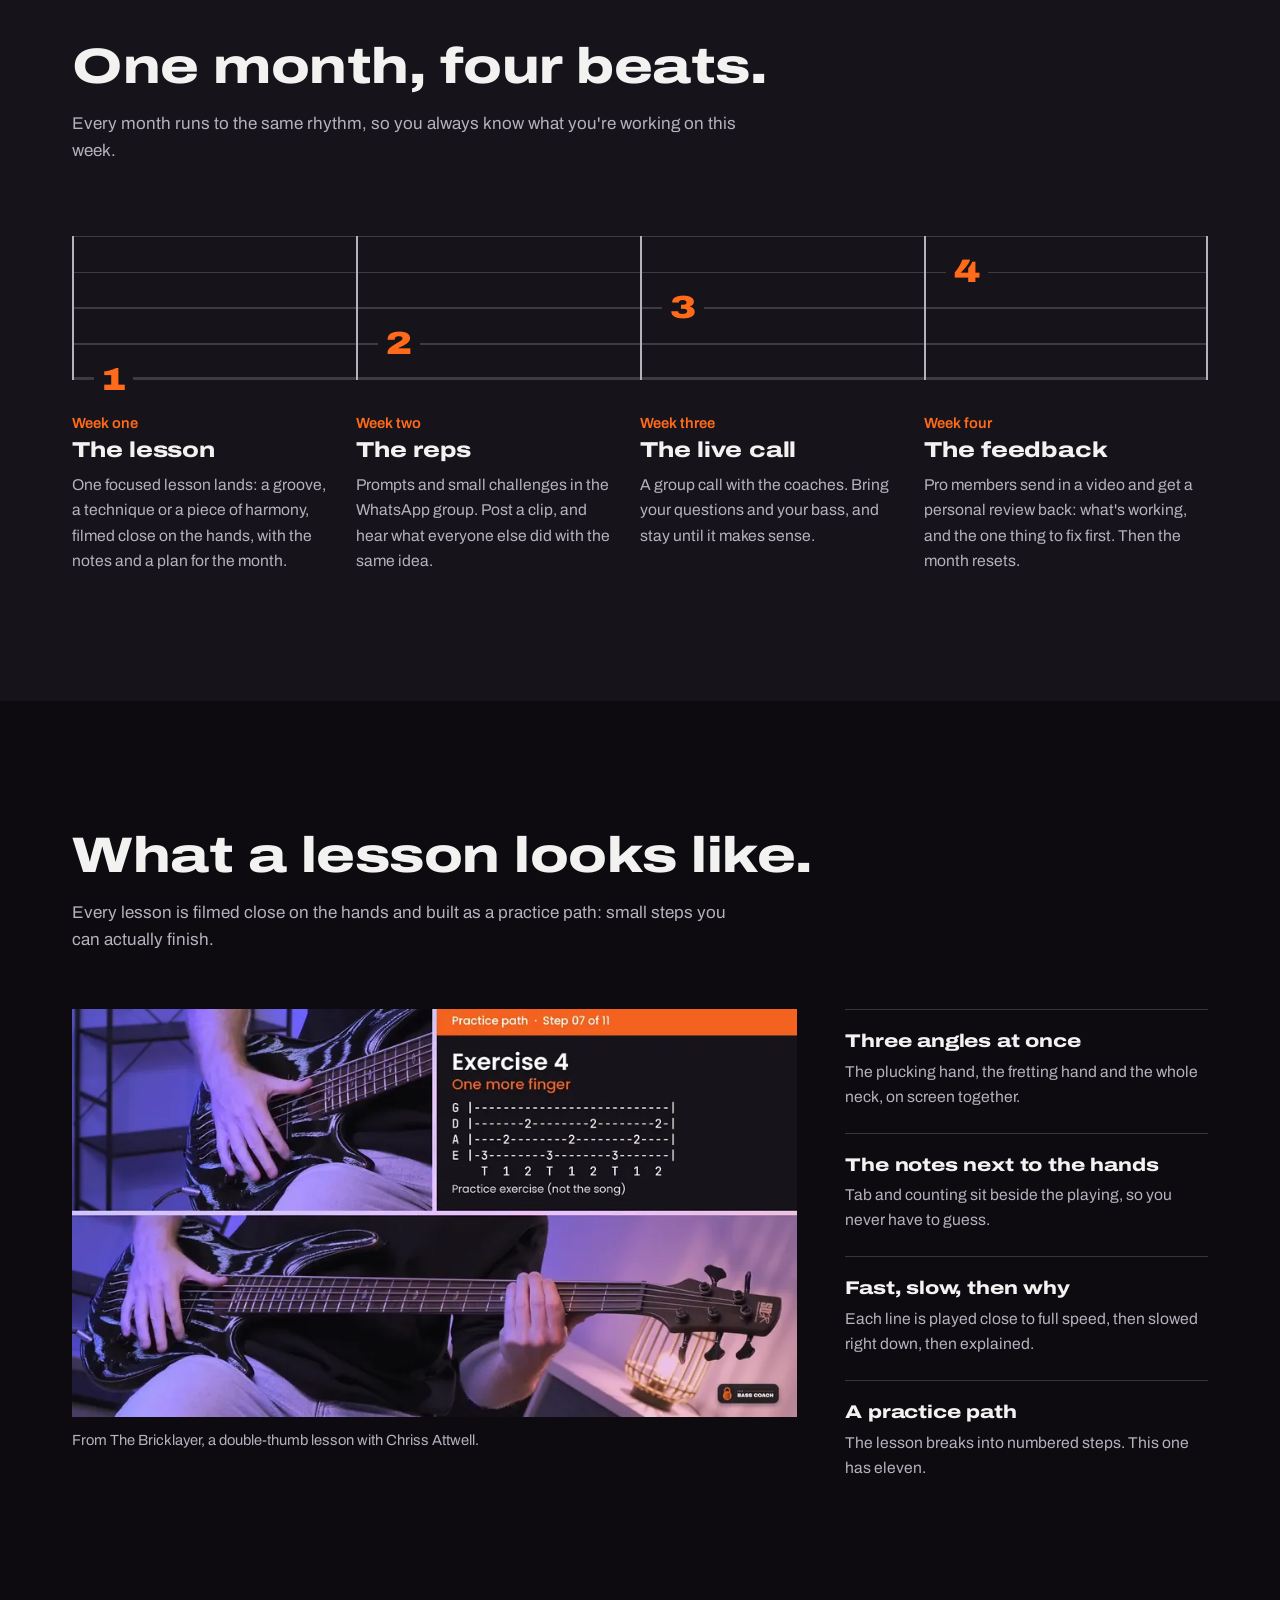
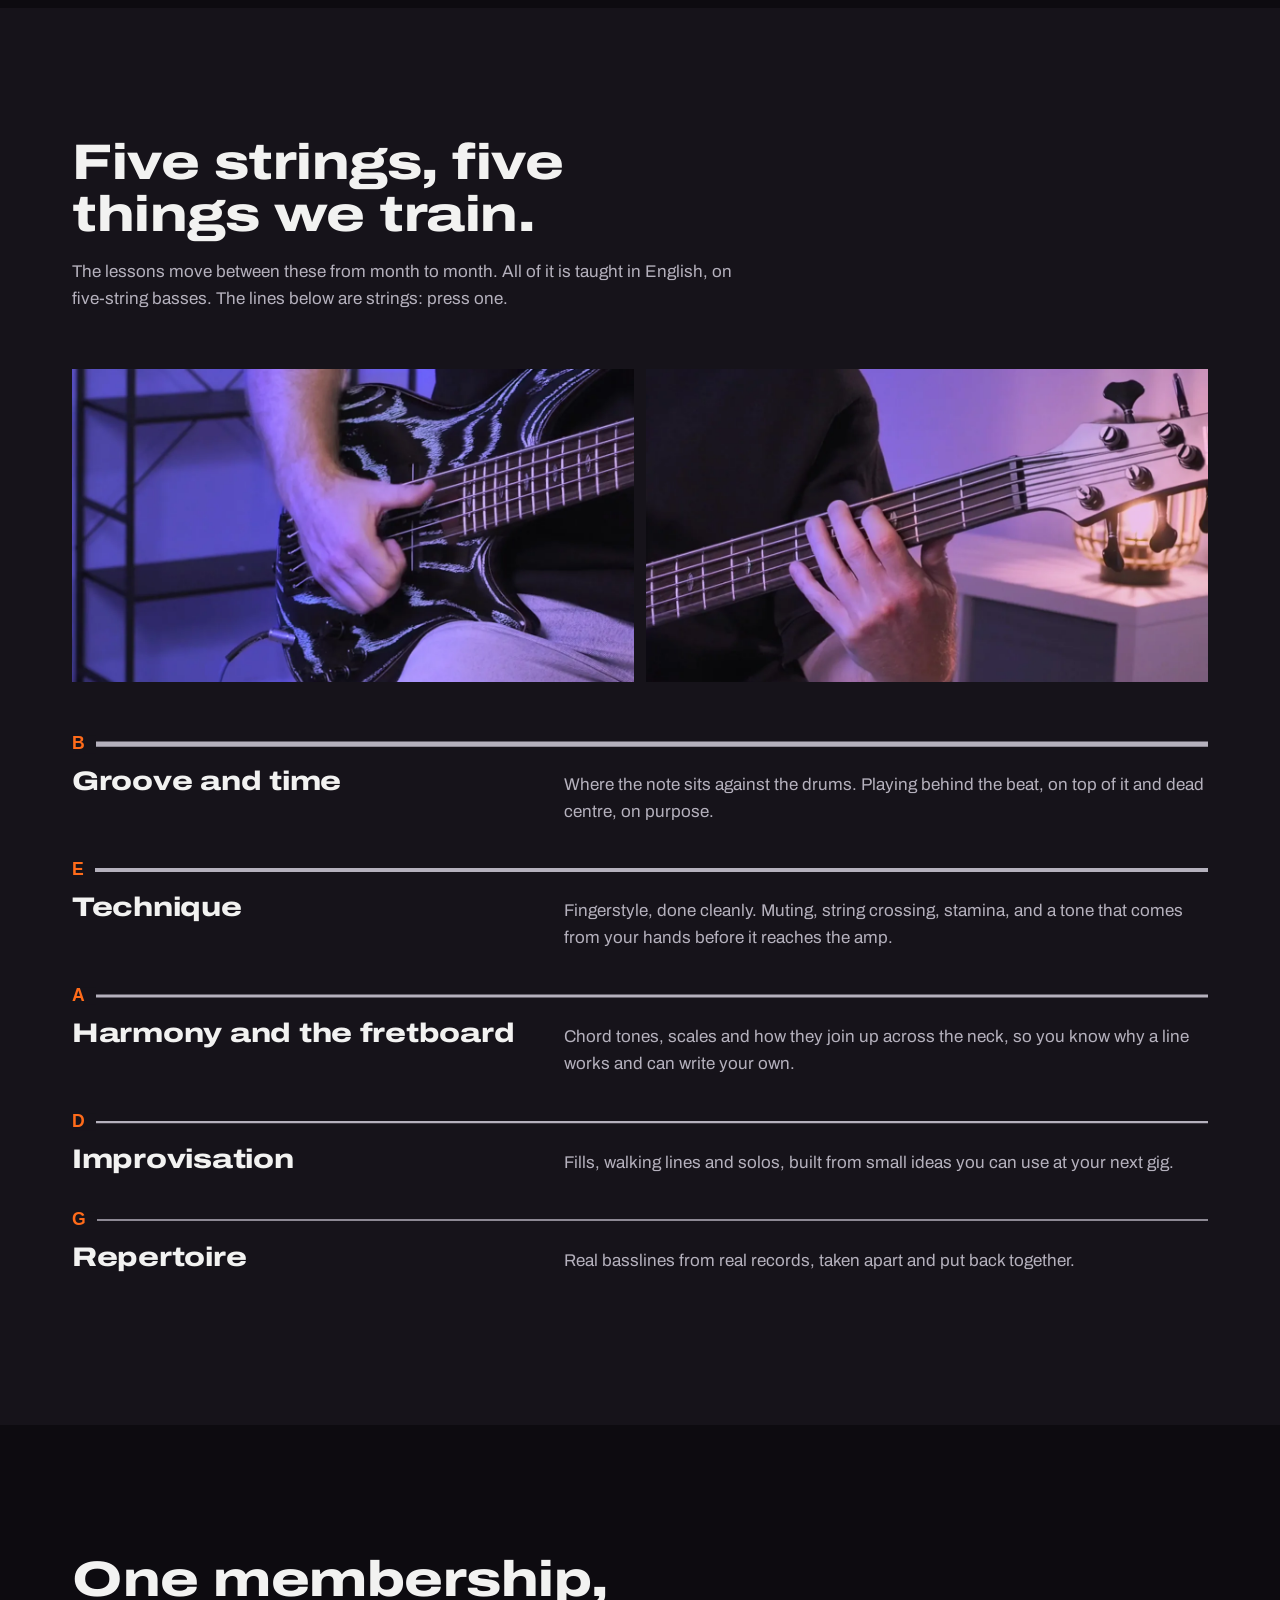
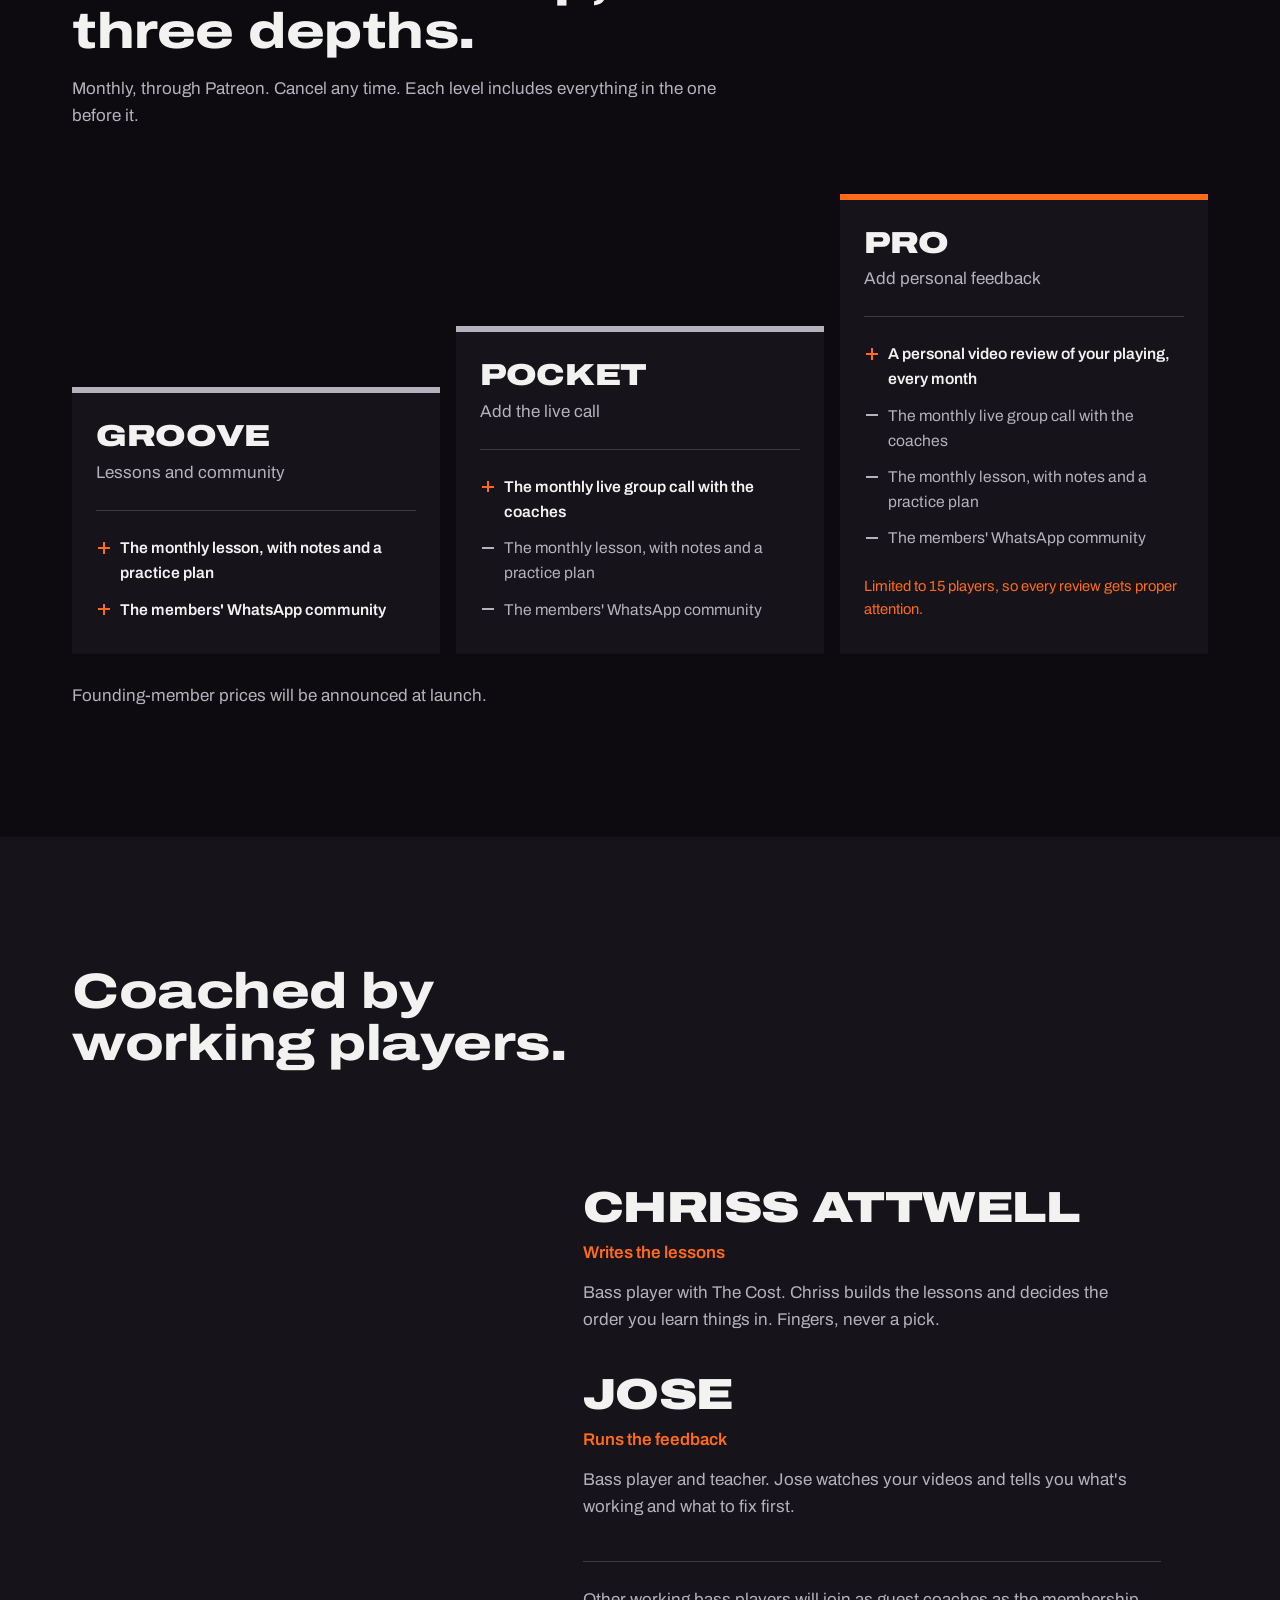
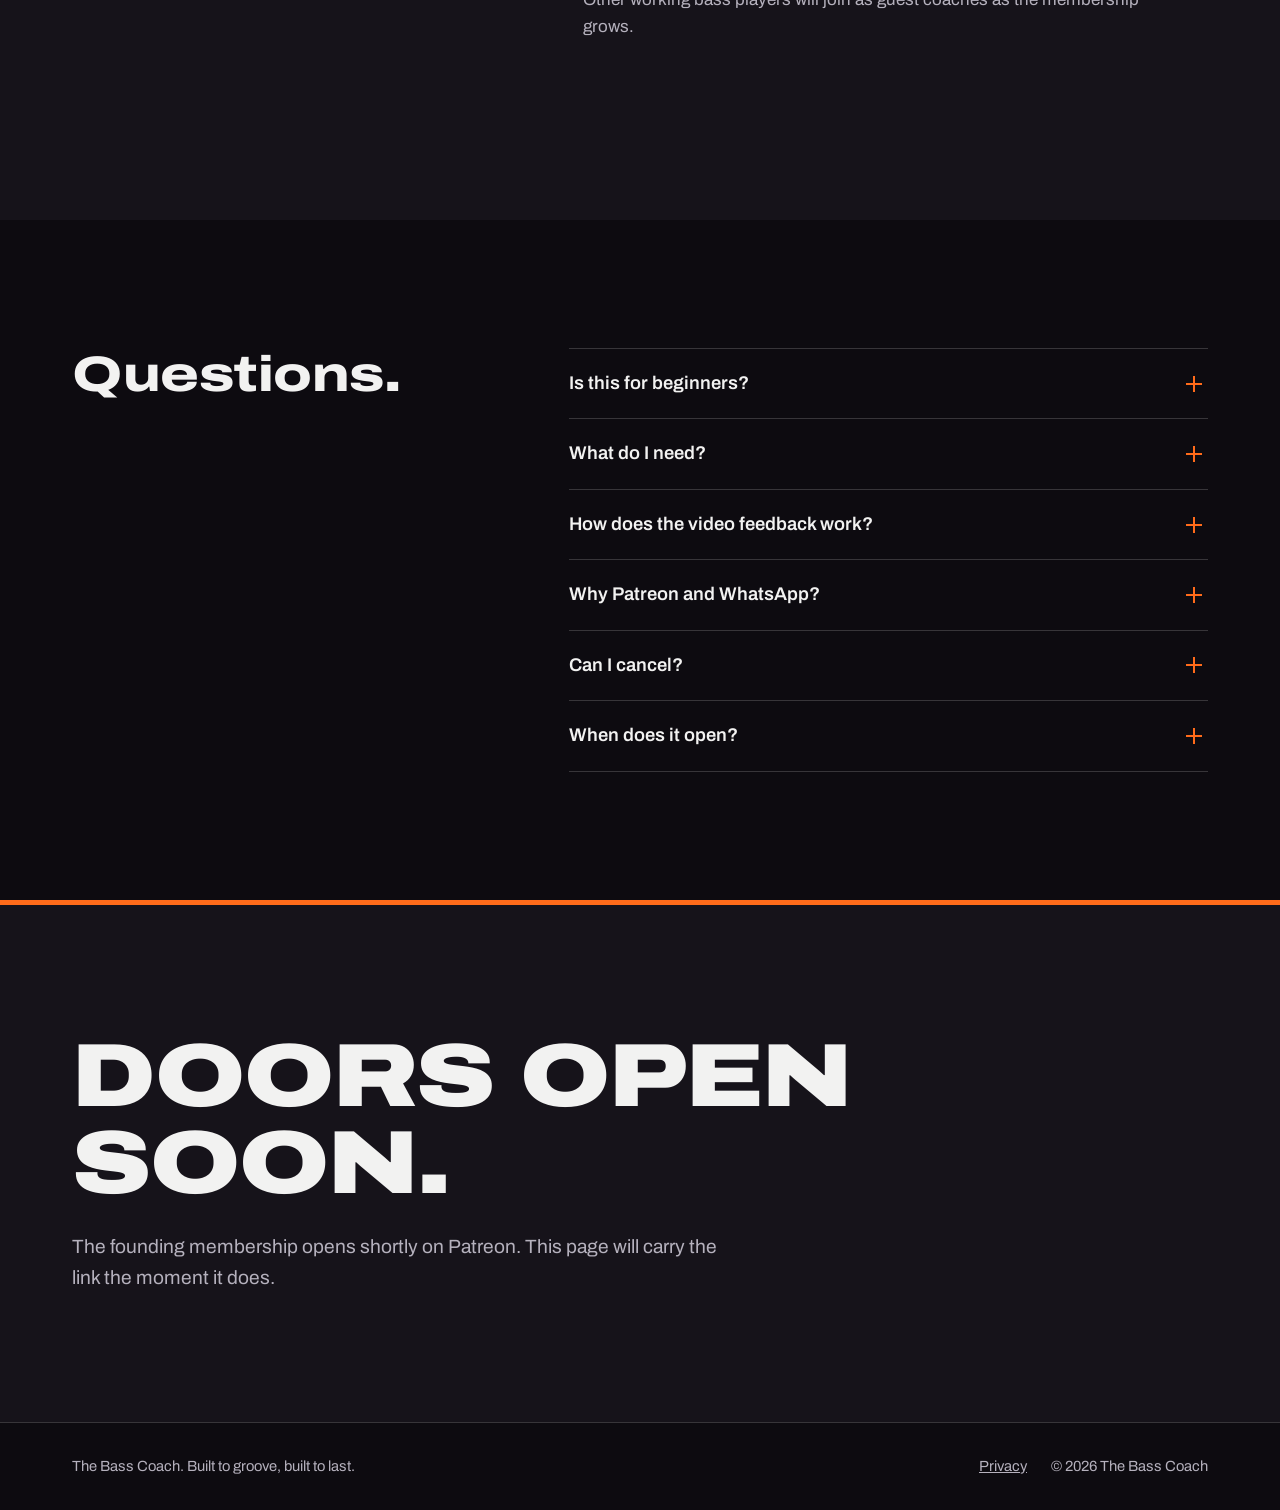
==== commit a4bf5ceb: "Use real logo, lesson footage and photos" ====
--- a/index.html
+++ b/index.html
@@ -3,7 +3,7 @@
 <head>
   <meta charset="utf-8">
   <meta name="viewport" content="width=device-width, initial-scale=1">
-  <meta http-equiv="Content-Security-Policy" content="default-src 'none'; script-src 'self'; style-src 'self'; img-src 'self'; font-src 'self'; base-uri 'none'; form-action 'none'">
+  <meta http-equiv="Content-Security-Policy" content="default-src 'none'; script-src 'self'; style-src 'self'; img-src 'self'; media-src 'self'; font-src 'self'; base-uri 'none'; form-action 'none'">
   <meta name="referrer" content="strict-origin-when-cross-origin">
 
   <title>The Bass Coach: a coached membership for bass players</title>
@@ -15,16 +15,15 @@
   <meta property="og:title" content="You don't need more lessons. You need a coach.">
   <meta property="og:description" content="A small membership for bass players who can already play and want to get properly good.">
   <meta property="og:url" content="https://thebasscoachonline.com/">
-  <meta property="og:image" content="https://thebasscoachonline.com/og-image.png">
+  <meta property="og:image" content="https://thebasscoachonline.com/og-image.jpg">
   <meta property="og:image:width" content="1200">
   <meta property="og:image:height" content="630">
   <meta name="twitter:card" content="summary_large_image">
-  <meta name="theme-color" content="#140E0B">
-
-  <link rel="icon" href="favicon.svg" type="image/svg+xml">
+  <meta name="theme-color" content="#16131A">
+
+  <link rel="icon" href="favicon.png" type="image/png">
   <link rel="apple-touch-icon" href="apple-touch-icon.png">
-  <link rel="preload" href="big-shoulders-display.woff2" as="font" type="font/woff2" crossorigin>
-  <link rel="preload" href="instrument-sans.woff2" as="font" type="font/woff2" crossorigin>
+  <link rel="preload" href="archivo.woff2" as="font" type="font/woff2" crossorigin>
   <link rel="stylesheet" href="styles.css">
   <script src="main.js" defer></script>
 </head>
@@ -33,19 +32,12 @@
 
   <header class="top">
     <div class="wrap top__row">
-      <a class="mark" href="/" aria-label="The Bass Coach, home">
-        <svg class="mark__glyph" viewBox="0 0 32 32" aria-hidden="true" focusable="false">
-          <rect width="32" height="32" rx="6" fill="#FF6B1A"/>
-          <rect x="6" y="6.5" width="20" height="1.2" fill="#140E0B"/>
-          <rect x="6" y="10.6" width="20" height="1.8" fill="#140E0B"/>
-          <rect x="6" y="15" width="20" height="2.4" fill="#140E0B"/>
-          <rect x="6" y="19.8" width="20" height="3" fill="#140E0B"/>
-          <rect x="6" y="25" width="20" height="3.6" fill="#140E0B"/>
-        </svg>
-        <span class="mark__word">The Bass Coach</span>
+      <a class="mark" href="/">
+        <img src="logo.png" alt="The Bass Coach" width="560" height="142">
       </a>
       <nav class="top__nav" aria-label="Main">
         <a href="#month">How a month works</a>
+        <a href="#lesson">A lesson</a>
         <a href="#train">What we train</a>
         <a href="#coaches">Coaches</a>
         <a href="#questions">Questions</a>
@@ -65,34 +57,18 @@
         <p class="hero__lead">The Bass Coach is a small membership for bass players who can already play and want to get properly good. One focused lesson a month, a live call, a community that plays every day, and feedback on your own playing from working bassists.</p>
         <p class="hero__actions">
           <a class="btn" href="#membership">See the membership</a>
-          <a class="link" href="#month">How a month works</a>
+          <a class="link" href="#lesson">See what a lesson looks like</a>
         </p>
       </div>
 
-      <div class="strings" role="group" aria-label="A five-string bass. Press a string to hear it.">
-        <button class="string string--g" type="button" data-freq="98.00" data-speed="74" aria-label="Play the open G string">
-          <span class="string__name" aria-hidden="true">G</span>
-          <svg viewBox="0 0 1000 40" preserveAspectRatio="none" aria-hidden="true" focusable="false"><path d="M0 20 L1000 20"/></svg>
-        </button>
-        <button class="string string--d" type="button" data-freq="73.42" data-speed="64" aria-label="Play the open D string">
-          <span class="string__name" aria-hidden="true">D</span>
-          <svg viewBox="0 0 1000 40" preserveAspectRatio="none" aria-hidden="true" focusable="false"><path d="M0 20 L1000 20"/></svg>
-        </button>
-        <button class="string string--a" type="button" data-freq="55.00" data-speed="54" aria-label="Play the open A string">
-          <span class="string__name" aria-hidden="true">A</span>
-          <svg viewBox="0 0 1000 40" preserveAspectRatio="none" aria-hidden="true" focusable="false"><path d="M0 20 L1000 20"/></svg>
-        </button>
-        <button class="string string--e" type="button" data-freq="41.20" data-speed="46" aria-label="Play the open E string">
-          <span class="string__name" aria-hidden="true">E</span>
-          <svg viewBox="0 0 1000 40" preserveAspectRatio="none" aria-hidden="true" focusable="false"><path d="M0 20 L1000 20"/></svg>
-        </button>
-        <button class="string string--b" type="button" data-freq="30.87" data-speed="38" aria-label="Play the open B string">
-          <span class="string__name" aria-hidden="true">B</span>
-          <svg viewBox="0 0 1000 40" preserveAspectRatio="none" aria-hidden="true" focusable="false"><path d="M0 20 L1000 20"/></svg>
-        </button>
-      </div>
-      <div class="wrap">
-        <p class="strings__hint">Five strings. Go on, play one.</p>
+      <div class="reel">
+        <video class="reel__video" muted loop playsinline preload="metadata" poster="hero-poster.jpg" width="1600" height="366" aria-label="Two hands playing a five-string bass, filmed close up">
+          <source src="hero-loop.mp4" type="video/mp4">
+        </video>
+        <button class="reel__toggle" type="button" hidden>Pause</button>
+      </div>
+      <div class="wrap">
+        <p class="reel__caption">Chriss Attwell's hands, from the first lesson.</p>
       </div>
     </section>
 
@@ -140,37 +116,104 @@
       </div>
     </section>
 
-    <section class="section section--deep" id="train" aria-labelledby="train-title">
+    <section class="section section--deep" id="lesson" aria-labelledby="lesson-title">
+      <div class="wrap">
+        <h2 id="lesson-title" class="section__title">What a lesson looks like.</h2>
+        <p class="section__lead">Every lesson is filmed close on the hands and built as a practice path: small steps you can actually finish.</p>
+
+        <div class="lesson">
+          <figure class="lesson__shot">
+            <img src="lesson.webp" srcset="lesson-880.webp 880w, lesson.webp 1600w" sizes="(min-width: 62rem) 60vw, 92vw" width="1600" height="900" loading="lazy" alt="A frame from a Bass Coach lesson. The plucking hand and the whole neck of a five-string bass are on screen, next to a card reading: Practice path, step 7 of 11. Exercise 4, one more finger, with four lines of tab.">
+            <figcaption>From The Bricklayer, a double-thumb lesson with Chriss Attwell.</figcaption>
+          </figure>
+          <ul class="lesson__points">
+            <li>
+              <h3>Three angles at once</h3>
+              <p>The plucking hand, the fretting hand and the whole neck, on screen together.</p>
+            </li>
+            <li>
+              <h3>The notes next to the hands</h3>
+              <p>Tab and counting sit beside the playing, so you never have to guess.</p>
+            </li>
+            <li>
+              <h3>Fast, slow, then why</h3>
+              <p>Each line is played close to full speed, then slowed right down, then explained.</p>
+            </li>
+            <li>
+              <h3>A practice path</h3>
+              <p>The lesson breaks into numbered steps. This one has eleven.</p>
+            </li>
+          </ul>
+        </div>
+      </div>
+    </section>
+
+    <section class="section" id="train" aria-labelledby="train-title">
       <div class="wrap">
         <h2 id="train-title" class="section__title">Five strings, five things we train.</h2>
-        <p class="section__lead">The lessons move between these from month to month. All of it is taught in English, on five-string basses.</p>
-
-        <dl class="train">
-          <div class="train__row train__row--b">
-            <dt><span class="train__string" aria-hidden="true">B</span>Groove and time</dt>
-            <dd>Where the note sits against the drums. Playing behind the beat, on top of it and dead centre, on purpose.</dd>
-          </div>
-          <div class="train__row train__row--e">
-            <dt><span class="train__string" aria-hidden="true">E</span>Technique</dt>
-            <dd>Fingerstyle, done cleanly. Muting, string crossing, stamina, and a tone that comes from your hands before it reaches the amp.</dd>
-          </div>
-          <div class="train__row train__row--a">
-            <dt><span class="train__string" aria-hidden="true">A</span>Harmony and the fretboard</dt>
-            <dd>Chord tones, scales and how they join up across the neck, so you know why a line works and can write your own.</dd>
-          </div>
-          <div class="train__row train__row--d">
-            <dt><span class="train__string" aria-hidden="true">D</span>Improvisation</dt>
-            <dd>Fills, walking lines and solos, built from small ideas you can use at your next gig.</dd>
-          </div>
-          <div class="train__row train__row--g">
-            <dt><span class="train__string" aria-hidden="true">G</span>Repertoire</dt>
-            <dd>Real basslines from real records, taken apart and put back together.</dd>
-          </div>
-        </dl>
-      </div>
-    </section>
-
-    <section class="section" id="membership" aria-labelledby="membership-title">
+        <p class="section__lead">The lessons move between these from month to month. All of it is taught in English, on five-string basses. The lines below are strings: press one.</p>
+
+        <div class="hands">
+          <img src="pluck.webp" width="1200" height="670" loading="lazy" alt="Close-up of the plucking hand, thumb on the low strings of a five-string bass.">
+          <img src="fret.webp" width="1200" height="670" loading="lazy" alt="Close-up of the fretting hand near the headstock of a five-string bass.">
+        </div>
+
+        <ul class="train">
+          <li class="train__row">
+            <button class="string string--b" type="button" data-freq="30.87" data-speed="38" aria-label="Play the open B string">
+              <span class="string__name" aria-hidden="true">B</span>
+              <svg viewBox="0 0 1000 40" preserveAspectRatio="none" aria-hidden="true" focusable="false"><path d="M0 20 L1000 20"/></svg>
+            </button>
+            <div class="train__text">
+              <h3>Groove and time</h3>
+              <p>Where the note sits against the drums. Playing behind the beat, on top of it and dead centre, on purpose.</p>
+            </div>
+          </li>
+          <li class="train__row">
+            <button class="string string--e" type="button" data-freq="41.20" data-speed="46" aria-label="Play the open E string">
+              <span class="string__name" aria-hidden="true">E</span>
+              <svg viewBox="0 0 1000 40" preserveAspectRatio="none" aria-hidden="true" focusable="false"><path d="M0 20 L1000 20"/></svg>
+            </button>
+            <div class="train__text">
+              <h3>Technique</h3>
+              <p>Fingerstyle, done cleanly. Muting, string crossing, stamina, and a tone that comes from your hands before it reaches the amp.</p>
+            </div>
+          </li>
+          <li class="train__row">
+            <button class="string string--a" type="button" data-freq="55.00" data-speed="54" aria-label="Play the open A string">
+              <span class="string__name" aria-hidden="true">A</span>
+              <svg viewBox="0 0 1000 40" preserveAspectRatio="none" aria-hidden="true" focusable="false"><path d="M0 20 L1000 20"/></svg>
+            </button>
+            <div class="train__text">
+              <h3>Harmony and the fretboard</h3>
+              <p>Chord tones, scales and how they join up across the neck, so you know why a line works and can write your own.</p>
+            </div>
+          </li>
+          <li class="train__row">
+            <button class="string string--d" type="button" data-freq="73.42" data-speed="64" aria-label="Play the open D string">
+              <span class="string__name" aria-hidden="true">D</span>
+              <svg viewBox="0 0 1000 40" preserveAspectRatio="none" aria-hidden="true" focusable="false"><path d="M0 20 L1000 20"/></svg>
+            </button>
+            <div class="train__text">
+              <h3>Improvisation</h3>
+              <p>Fills, walking lines and solos, built from small ideas you can use at your next gig.</p>
+            </div>
+          </li>
+          <li class="train__row">
+            <button class="string string--g" type="button" data-freq="98.00" data-speed="74" aria-label="Play the open G string">
+              <span class="string__name" aria-hidden="true">G</span>
+              <svg viewBox="0 0 1000 40" preserveAspectRatio="none" aria-hidden="true" focusable="false"><path d="M0 20 L1000 20"/></svg>
+            </button>
+            <div class="train__text">
+              <h3>Repertoire</h3>
+              <p>Real basslines from real records, taken apart and put back together.</p>
+            </div>
+          </li>
+        </ul>
+      </div>
+    </section>
+
+    <section class="section section--deep" id="membership" aria-labelledby="membership-title">
       <div class="wrap">
         <h2 id="membership-title" class="section__title">One membership, three depths.</h2>
         <p class="section__lead">Monthly, through Patreon. Cancel any time. Each level includes everything in the one before it.</p>
@@ -209,26 +252,31 @@
       </div>
     </section>
 
-    <section class="section section--deep" id="coaches" aria-labelledby="coaches-title">
+    <section class="section" id="coaches" aria-labelledby="coaches-title">
       <div class="wrap">
         <h2 id="coaches-title" class="section__title">Coached by working players.</h2>
         <div class="coaches">
-          <article class="coach">
-            <h3 class="coach__name">Chriss Attwell</h3>
-            <p class="coach__role">Writes the lessons</p>
-            <p>Bass player with The Cost. Chriss builds the lessons and decides the order you learn things in. Fingers, never a pick.</p>
-          </article>
-          <article class="coach">
-            <h3 class="coach__name">Jose</h3>
-            <p class="coach__role">Runs the feedback</p>
-            <p>Bass player and teacher. Jose watches your videos and tells you what's working and what to fix first.</p>
-          </article>
-        </div>
-        <p class="coaches__guests">Other working bass players will join as guest coaches as the membership grows.</p>
-      </div>
-    </section>
-
-    <section class="section" id="questions" aria-labelledby="questions-title">
+          <figure class="coaches__photo">
+            <img src="chriss.webp" srcset="chriss-480.webp 480w, chriss.webp 960w" sizes="(min-width: 56rem) 36vw, 92vw" width="960" height="1200" loading="lazy" alt="Chriss Attwell sitting with his five-string bass.">
+          </figure>
+          <div class="coaches__bios">
+            <article class="coach">
+              <h3 class="coach__name">Chriss Attwell</h3>
+              <p class="coach__role">Writes the lessons</p>
+              <p>Bass player with The Cost. Chriss builds the lessons and decides the order you learn things in. Fingers, never a pick.</p>
+            </article>
+            <article class="coach">
+              <h3 class="coach__name">Jose</h3>
+              <p class="coach__role">Runs the feedback</p>
+              <p>Bass player and teacher. Jose watches your videos and tells you what's working and what to fix first.</p>
+            </article>
+            <p class="coaches__guests">Other working bass players will join as guest coaches as the membership grows.</p>
+          </div>
+        </div>
+      </div>
+    </section>
+
+    <section class="section section--deep" id="questions" aria-labelledby="questions-title">
       <div class="wrap questions">
         <h2 id="questions-title" class="section__title">Questions.</h2>
         <div class="faq">
--- a/styles.css
+++ b/styles.css
@@ -1,35 +1,28 @@
 /* The Bass Coach
-   Palette comes from the instrument: rosewood board, nickel strings, maple, and the brand orange. */
+   Colours and type follow the logo and the lesson videos:
+   brand orange, the near-black of the lesson cards, and a wide heavy sans for display. */
 
 @font-face {
-  font-family: "Big Shoulders";
-  src: url("big-shoulders-display.woff2") format("woff2");
+  font-family: "Archivo";
+  src: url("archivo.woff2") format("woff2");
   font-weight: 100 900;
+  font-stretch: 62% 125%;
   font-style: normal;
   font-display: swap;
 }
 
-@font-face {
-  font-family: "Instrument Sans";
-  src: url("instrument-sans.woff2") format("woff2");
-  font-weight: 400 700;
-  font-style: normal;
-  font-display: swap;
-}
-
 :root {
-  --rosewood: #140e0b;
-  --ebony: #0a0706;
+  --ink: #16131a;
+  --deep: #0d0b10;
   --orange: #ff6b1a;
-  --maple: #f6eee3;
-  --nickel: #b8b0a6;
-  --string: rgba(246, 238, 227, 0.2);
-
-  --display: "Big Shoulders", "Haettenschweiler", "Arial Narrow", Impact, sans-serif;
-  --text: "Instrument Sans", system-ui, -apple-system, "Segoe UI", Roboto, sans-serif;
+  --paper: #f2f2f1;
+  --mute: #b5b1bd;
+  --line: rgba(242, 242, 241, 0.18);
+
+  --font: "Archivo", system-ui, -apple-system, "Segoe UI", Roboto, sans-serif;
 
   --pad: clamp(1.25rem, 4.5vw, 3.5rem);
-  --gap: clamp(4.5rem, 11vw, 9rem);
+  --gap: clamp(4.5rem, 10vw, 8.5rem);
 }
 
 *,
@@ -46,11 +39,11 @@
 
 body {
   margin: 0;
-  background: var(--rosewood);
-  color: var(--maple);
-  font-family: var(--text);
-  font-size: 1.125rem;
-  line-height: 1.55;
+  background: var(--ink);
+  color: var(--paper);
+  font-family: var(--font);
+  font-size: 1.0625rem;
+  line-height: 1.6;
   -webkit-font-smoothing: antialiased;
 }
 
@@ -60,8 +53,7 @@
 p,
 ol,
 ul,
-dl,
-dd {
+figure {
   margin: 0;
 }
 
@@ -75,9 +67,33 @@
   color: inherit;
 }
 
+img,
+video {
+  max-width: 100%;
+}
+
 :focus-visible {
   outline: 3px solid var(--orange);
   outline-offset: 3px;
+}
+
+/* The wide display voice, taken from the logo's wordmark */
+.hero__title,
+.plateau__title,
+.section__title,
+.join__title,
+.beat__what,
+.beat__note,
+.train__text h3,
+.string__name,
+.depth__name,
+.coach__name,
+.lesson__points h3,
+.page__title,
+.page__body h2 {
+  font-stretch: 125%;
+  font-weight: 800;
+  letter-spacing: -0.01em;
 }
 
 .wrap {
@@ -94,7 +110,7 @@
   z-index: 20;
   padding: 0.6rem 1rem;
   background: var(--orange);
-  color: var(--ebony);
+  color: var(--deep);
   font-weight: 600;
 }
 
@@ -108,7 +124,7 @@
   display: inline-block;
   padding: 0.85rem 1.5rem;
   background: var(--orange);
-  color: var(--ebony);
+  color: var(--deep);
   font-weight: 700;
   text-decoration: none;
   border-radius: 3px;
@@ -116,12 +132,12 @@
 }
 
 .btn:hover {
-  background: var(--maple);
+  background: var(--paper);
 }
 
 .btn--small {
   padding: 0.55rem 0.9rem;
-  font-size: 0.95rem;
+  font-size: 0.92rem;
   white-space: nowrap;
 }
 
@@ -143,59 +159,47 @@
   position: sticky;
   top: 0;
   z-index: 10;
-  background: rgba(20, 14, 11, 0.92);
+  background: rgba(22, 19, 26, 0.93);
   -webkit-backdrop-filter: blur(8px);
   backdrop-filter: blur(8px);
-  border-bottom: 1px solid var(--string);
+  border-bottom: 1px solid var(--line);
 }
 
 .top__row {
   display: flex;
   align-items: center;
-  gap: clamp(0.6rem, 2vw, 1.5rem);
-  min-height: 4.25rem;
+  gap: clamp(0.75rem, 2vw, 1.5rem);
+  min-height: 4.5rem;
 }
 
 .mark {
-  display: inline-flex;
-  align-items: center;
-  gap: clamp(0.45rem, 1.6vw, 0.7rem);
+  display: block;
   margin-right: auto;
-  text-decoration: none;
-}
-
-.mark__glyph {
-  width: clamp(1.6rem, 6vw, 2rem);
-  height: clamp(1.6rem, 6vw, 2rem);
   flex: none;
 }
 
-.mark__word {
-  font-family: var(--display);
-  font-weight: 800;
-  font-size: clamp(1.15rem, 4.4vw, 1.5rem);
-  letter-spacing: 0.06em;
-  text-transform: uppercase;
-  line-height: 1;
-  white-space: nowrap;
+.mark img {
+  display: block;
+  width: auto;
+  height: clamp(2rem, 7.5vw, 2.6rem);
 }
 
 .top__nav {
   display: none;
-  gap: 1.75rem;
-  font-size: 0.95rem;
+  gap: 1.5rem;
+  font-size: 0.92rem;
 }
 
 .top__nav a {
-  color: var(--nickel);
+  color: var(--mute);
   text-decoration: none;
 }
 
 .top__nav a:hover {
-  color: var(--maple);
-}
-
-@media (min-width: 62rem) {
+  color: var(--paper);
+}
+
+@media (min-width: 66rem) {
   .top__nav {
     display: flex;
   }
@@ -204,17 +208,14 @@
 /* Hero */
 
 .hero {
-  padding-top: clamp(3rem, 9vw, 7rem);
-  padding-bottom: clamp(3rem, 7vw, 5rem);
-  overflow: hidden;
+  padding-top: clamp(2.75rem, 8vw, 6rem);
+  padding-bottom: clamp(2.5rem, 6vw, 4.5rem);
 }
 
 .hero__title {
-  font-family: var(--display);
   font-weight: 900;
-  font-size: clamp(3.4rem, 10.4vw, 9.4rem);
-  line-height: 0.86;
-  letter-spacing: -0.005em;
+  font-size: clamp(2rem, 5.9vw, 5.3rem);
+  line-height: 0.98;
   text-transform: uppercase;
   text-wrap: balance;
 }
@@ -228,10 +229,9 @@
 }
 
 .hero__lead {
-  max-width: 36em;
-  margin-top: clamp(1.75rem, 4vw, 3rem);
-  font-size: clamp(1.125rem, 1.6vw, 1.375rem);
-  color: var(--maple);
+  max-width: 38em;
+  margin-top: clamp(1.5rem, 3.5vw, 2.5rem);
+  font-size: clamp(1.0625rem, 1.5vw, 1.3rem);
 }
 
 .hero__actions {
@@ -242,10 +242,282 @@
   margin-top: 2rem;
 }
 
-/* The playable strings */
-
-.strings {
-  margin-top: clamp(3rem, 7vw, 5.5rem);
+/* The reel: real footage from the lessons */
+
+.reel {
+  position: relative;
+  margin-top: clamp(2.5rem, 6vw, 4.5rem);
+  background: var(--deep);
+}
+
+.reel__video {
+  display: block;
+  width: 100%;
+  height: auto;
+  aspect-ratio: 1600 / 366;
+  object-fit: cover;
+}
+
+.reel__toggle {
+  position: absolute;
+  right: var(--pad);
+  bottom: 0.9rem;
+  padding: 0.35rem 0.85rem;
+  background: rgba(13, 11, 16, 0.8);
+  color: var(--paper);
+  border: 1px solid var(--line);
+  border-radius: 3px;
+  font: inherit;
+  font-size: 0.85rem;
+  font-weight: 600;
+  cursor: pointer;
+}
+
+.reel__toggle:hover {
+  border-color: var(--orange);
+}
+
+.reel__caption {
+  margin-top: 0.75rem;
+  color: var(--mute);
+  font-size: 0.92rem;
+}
+
+@media (max-width: 48rem) {
+  .reel__video {
+    aspect-ratio: auto;
+    height: 52vw;
+    object-position: 20% 50%;
+  }
+}
+
+/* Who it's for: the one loud block on the page */
+
+.plateau {
+  background: var(--orange);
+  color: var(--deep);
+  padding-block: clamp(3.5rem, 8vw, 6.5rem);
+}
+
+.plateau__grid {
+  display: grid;
+  gap: clamp(1.5rem, 4vw, 4rem);
+}
+
+.plateau__title {
+  font-weight: 900;
+  font-size: clamp(1.8rem, 4.4vw, 3.75rem);
+  line-height: 1;
+  text-transform: uppercase;
+  text-wrap: balance;
+}
+
+.plateau__body {
+  display: grid;
+  gap: 1.1rem;
+  align-content: start;
+  font-size: clamp(1.0625rem, 1.4vw, 1.25rem);
+  font-weight: 500;
+}
+
+.plateau__body p:last-child {
+  font-weight: 700;
+}
+
+@media (min-width: 56rem) {
+  .plateau__grid {
+    grid-template-columns: 1.1fr 1fr;
+    align-items: end;
+  }
+}
+
+/* Shared section rhythm */
+
+.section {
+  padding-block: var(--gap);
+}
+
+.section--deep {
+  background: var(--deep);
+}
+
+.section__title {
+  font-size: clamp(1.75rem, 3.9vw, 3.25rem);
+  line-height: 1.05;
+  max-width: 20ch;
+  text-wrap: balance;
+}
+
+.section__lead {
+  max-width: 40em;
+  margin-top: 1.1rem;
+  color: var(--mute);
+}
+
+/* The month, written as one bar of tab */
+
+.bar {
+  display: grid;
+  margin-top: clamp(2.5rem, 6vw, 4.5rem);
+}
+
+.beat {
+  padding-block: 1.5rem;
+  border-top: 1px solid var(--line);
+}
+
+.beat__staff {
+  display: none;
+}
+
+.beat__when {
+  color: var(--orange);
+  font-weight: 600;
+  font-size: 0.92rem;
+}
+
+.beat__what {
+  margin-top: 0.2rem;
+  margin-bottom: 0.6rem;
+  font-size: 1.35rem;
+  line-height: 1.1;
+}
+
+.beat p:last-child {
+  color: var(--mute);
+  font-size: 0.98rem;
+  max-width: 34em;
+}
+
+@media (min-width: 56rem) {
+  .bar {
+    grid-template-columns: repeat(4, 1fr);
+  }
+
+  .beat {
+    padding: 0 1.5rem 0 0;
+    border-top: 0;
+  }
+
+  .beat__staff {
+    position: relative;
+    display: block;
+    height: 9rem;
+    margin: 0 -1.5rem 2rem 0;
+    border-left: 2px solid var(--mute);
+    background:
+      linear-gradient(var(--line), var(--line)) 0 0 / 100% 1px no-repeat,
+      linear-gradient(var(--line), var(--line)) 0 25% / 100% 1px no-repeat,
+      linear-gradient(var(--line), var(--line)) 0 50% / 100% 2px no-repeat,
+      linear-gradient(var(--line), var(--line)) 0 75% / 100% 2px no-repeat,
+      linear-gradient(var(--line), var(--line)) 0 100% / 100% 3px no-repeat;
+  }
+
+  .beat--4 .beat__staff {
+    margin-right: 0;
+    border-right: 2px solid var(--mute);
+  }
+
+  .beat--4 {
+    padding-right: 0;
+  }
+
+  .beat__note {
+    position: absolute;
+    left: 1.25rem;
+    transform: translateY(-50%);
+    padding: 0 0.5rem;
+    background: var(--ink);
+    color: var(--orange);
+    font-weight: 900;
+    font-size: 2rem;
+    line-height: 1;
+  }
+
+  /* An ascending line: low B up to the D string. */
+  .beat--1 .beat__note { top: 100%; }
+  .beat--2 .beat__note { top: 75%; }
+  .beat--3 .beat__note { top: 50%; }
+  .beat--4 .beat__note { top: 25%; }
+}
+
+/* What a lesson looks like */
+
+.lesson {
+  display: grid;
+  gap: clamp(1.75rem, 4vw, 3rem);
+  margin-top: clamp(2.25rem, 5vw, 3.5rem);
+}
+
+.lesson__shot img {
+  display: block;
+  width: 100%;
+  height: auto;
+}
+
+.lesson__shot figcaption {
+  margin-top: 0.75rem;
+  color: var(--mute);
+  font-size: 0.92rem;
+}
+
+.lesson__points {
+  display: grid;
+  gap: 1.5rem;
+  align-content: start;
+}
+
+.lesson__points li {
+  padding-top: 1.25rem;
+  border-top: 1px solid var(--line);
+}
+
+.lesson__points h3 {
+  font-size: 1.15rem;
+  line-height: 1.2;
+}
+
+.lesson__points p {
+  margin-top: 0.4rem;
+  color: var(--mute);
+  font-size: 0.98rem;
+}
+
+@media (min-width: 40rem) and (max-width: 61.99rem) {
+  .lesson__points {
+    grid-template-columns: 1fr 1fr;
+    column-gap: 2rem;
+  }
+}
+
+@media (min-width: 62rem) {
+  .lesson {
+    grid-template-columns: 8fr 4fr;
+    align-items: start;
+  }
+}
+
+/* What we train: two close-ups, then five rows strung like the instrument */
+
+.hands {
+  display: grid;
+  grid-template-columns: 1fr 1fr;
+  gap: clamp(0.35rem, 1vw, 0.75rem);
+  margin-top: clamp(2.25rem, 5vw, 3.5rem);
+}
+
+.hands img {
+  display: block;
+  width: 100%;
+  height: auto;
+}
+
+.train {
+  margin-top: clamp(1.5rem, 4vw, 2.5rem);
+}
+
+.train__row {
+  padding-bottom: 1.4rem;
 }
 
 .string {
@@ -256,7 +528,7 @@
   padding: 0;
   border: 0;
   background: none;
-  color: var(--nickel);
+  color: var(--mute);
   cursor: pointer;
   -webkit-tap-highlight-color: transparent;
   touch-action: manipulation;
@@ -293,226 +565,33 @@
 
 .string__name {
   position: absolute;
-  left: var(--pad);
+  left: 0;
   top: 50%;
   transform: translateY(-50%);
-  padding: 0 0.6rem;
-  background: var(--rosewood);
-  font-family: var(--display);
-  font-weight: 700;
-  font-size: 1.25rem;
+  padding-right: 0.7rem;
+  background: var(--ink);
+  color: var(--orange);
+  font-size: 1.1rem;
   line-height: 1;
 }
 
-@media (min-width: 84rem) {
-  .string__name {
-    left: calc((100vw - 78rem) / 2 + var(--pad));
-  }
-}
-
-.strings__hint {
-  margin-top: 0.75rem;
-  color: var(--nickel);
-  font-size: 0.95rem;
-}
-
-/* Who it's for: the one loud block on the page */
-
-.plateau {
-  background: var(--orange);
-  color: var(--ebony);
-  padding-block: clamp(4rem, 9vw, 7.5rem);
-}
-
-.plateau__grid {
-  display: grid;
-  gap: clamp(1.5rem, 4vw, 4rem);
-}
-
-.plateau__title {
-  font-family: var(--display);
-  font-weight: 900;
-  font-size: clamp(2.8rem, 7vw, 6rem);
-  line-height: 0.9;
-  text-transform: uppercase;
-}
-
-.plateau__body {
-  display: grid;
-  gap: 1.1rem;
-  align-content: start;
-  font-size: clamp(1.125rem, 1.5vw, 1.3rem);
-  font-weight: 500;
-}
-
-.plateau__body p:last-child {
-  font-weight: 700;
+.train__text {
+  display: grid;
+  gap: 0.35rem 2rem;
+}
+
+.train__text h3 {
+  font-size: clamp(1.2rem, 2.1vw, 1.7rem);
+  line-height: 1.15;
+}
+
+.train__text p {
+  color: var(--mute);
+  max-width: 38em;
 }
 
 @media (min-width: 56rem) {
-  .plateau__grid {
-    grid-template-columns: 1.1fr 1fr;
-    align-items: end;
-  }
-}
-
-/* Shared section rhythm */
-
-.section {
-  padding-block: var(--gap);
-}
-
-.section--deep {
-  background: var(--ebony);
-}
-
-.section__title {
-  font-family: var(--display);
-  font-weight: 800;
-  font-size: clamp(2.6rem, 6.2vw, 5rem);
-  line-height: 0.95;
-  max-width: 22ch;
-  text-wrap: balance;
-}
-
-.section__lead {
-  max-width: 38em;
-  margin-top: 1.25rem;
-  color: var(--nickel);
-}
-
-/* The month, written as one bar of tab */
-
-.bar {
-  display: grid;
-  margin-top: clamp(2.5rem, 6vw, 4.5rem);
-}
-
-.beat {
-  padding-block: 1.5rem;
-  border-top: 1px solid var(--string);
-}
-
-.beat__staff {
-  display: none;
-}
-
-.beat__when {
-  color: var(--orange);
-  font-weight: 600;
-  font-size: 0.95rem;
-}
-
-.beat__what {
-  margin-top: 0.15rem;
-  margin-bottom: 0.6rem;
-  font-family: var(--display);
-  font-weight: 800;
-  font-size: 2rem;
-  line-height: 1;
-}
-
-.beat p:last-child {
-  color: var(--nickel);
-  font-size: 1rem;
-  max-width: 34em;
-}
-
-@media (min-width: 56rem) {
-  .bar {
-    grid-template-columns: repeat(4, 1fr);
-  }
-
-  .beat {
-    padding: 0 1.5rem 0 0;
-    border-top: 0;
-  }
-
-  .beat__staff {
-    position: relative;
-    display: block;
-    height: 9rem;
-    margin: 0 -1.5rem 2rem 0;
-    border-left: 2px solid var(--nickel);
-    background:
-      linear-gradient(var(--string), var(--string)) 0 0 / 100% 1px no-repeat,
-      linear-gradient(var(--string), var(--string)) 0 25% / 100% 1px no-repeat,
-      linear-gradient(var(--string), var(--string)) 0 50% / 100% 2px no-repeat,
-      linear-gradient(var(--string), var(--string)) 0 75% / 100% 2px no-repeat,
-      linear-gradient(var(--string), var(--string)) 0 100% / 100% 3px no-repeat;
-  }
-
-  .beat--4 .beat__staff {
-    margin-right: 0;
-    border-right: 2px solid var(--nickel);
-  }
-
-  .beat--4 {
-    padding-right: 0;
-  }
-
-  .beat__note {
-    position: absolute;
-    left: 1.25rem;
-    transform: translateY(-50%);
-    padding: 0 0.5rem;
-    background: var(--rosewood);
-    color: var(--orange);
-    font-family: var(--display);
-    font-weight: 900;
-    font-size: 2.5rem;
-    line-height: 1;
-  }
-
-  /* An ascending line: low B up to the D string. */
-  .beat--1 .beat__note { top: 100%; }
-  .beat--2 .beat__note { top: 75%; }
-  .beat--3 .beat__note { top: 50%; }
-  .beat--4 .beat__note { top: 25%; }
-}
-
-/* What we train: five rows, strung like the instrument, low B first */
-
-.train {
-  margin-top: clamp(2.5rem, 6vw, 4rem);
-}
-
-.train__row {
-  display: grid;
-  gap: 0.4rem 2rem;
-  padding-block: 1.6rem;
-  border-top: solid var(--nickel);
-}
-
-.train__row--b { border-top-width: 5px; }
-.train__row--e { border-top-width: 4px; }
-.train__row--a { border-top-width: 3px; }
-.train__row--d { border-top-width: 2px; }
-.train__row--g { border-top-width: 1px; }
-
-.train dt {
-  display: flex;
-  align-items: baseline;
-  gap: 1rem;
-  font-family: var(--display);
-  font-weight: 800;
-  font-size: clamp(1.75rem, 3.2vw, 2.5rem);
-  line-height: 1;
-}
-
-.train__string {
-  flex: none;
-  width: 1.2ch;
-  color: var(--orange);
-}
-
-.train dd {
-  color: var(--nickel);
-  max-width: 36em;
-}
-
-@media (min-width: 56rem) {
-  .train__row {
+  .train__text {
     grid-template-columns: 5fr 7fr;
     align-items: baseline;
   }
@@ -528,25 +607,24 @@
 
 .depth {
   padding: 1.75rem 1.5rem 2rem;
-  border: 1px solid var(--string);
-  border-top: 6px solid var(--nickel);
+  background: var(--ink);
+  border-top: 6px solid var(--mute);
 }
 
 .depth--pro {
-  border-color: var(--orange);
+  border-top-color: var(--orange);
 }
 
 .depth__name {
-  font-family: var(--display);
   font-weight: 900;
-  font-size: 3rem;
-  line-height: 0.95;
+  font-size: 1.9rem;
+  line-height: 1;
   text-transform: uppercase;
 }
 
 .depth__sum {
-  margin-top: 0.35rem;
-  color: var(--nickel);
+  margin-top: 0.45rem;
+  color: var(--mute);
 }
 
 .depth__list {
@@ -554,9 +632,9 @@
   gap: 0.7rem;
   margin-top: 1.5rem;
   padding-top: 1.5rem;
-  border-top: 1px solid var(--string);
-  font-size: 1rem;
-  color: var(--nickel);
+  border-top: 1px solid var(--line);
+  font-size: 0.98rem;
+  color: var(--mute);
 }
 
 .depth__list li {
@@ -568,14 +646,14 @@
   content: "";
   position: absolute;
   left: 0.15rem;
-  top: 0.62em;
+  top: 0.75em;
   width: 0.7rem;
   height: 2px;
-  background: var(--nickel);
+  background: var(--mute);
 }
 
 .depth__list .is-new {
-  color: var(--maple);
+  color: var(--paper);
   font-weight: 600;
 }
 
@@ -587,7 +665,7 @@
   content: "";
   position: absolute;
   left: calc(0.15rem + 0.35rem - 1px);
-  top: calc(0.62em - 0.35rem + 1px);
+  top: calc(0.75em - 0.35rem + 1px);
   width: 2px;
   height: 0.7rem;
   background: var(--orange);
@@ -595,13 +673,13 @@
 
 .depth__cap {
   margin-top: 1.5rem;
-  font-size: 0.95rem;
+  font-size: 0.92rem;
   color: var(--orange);
 }
 
 .depths__note {
   margin-top: 1.75rem;
-  color: var(--nickel);
+  color: var(--mute);
 }
 
 @media (min-width: 56rem) {
@@ -615,41 +693,58 @@
 
 .coaches {
   display: grid;
-  gap: 3rem;
+  gap: clamp(2rem, 5vw, 4rem);
   margin-top: clamp(2.5rem, 6vw, 4rem);
 }
 
+.coaches__photo img {
+  display: block;
+  width: 100%;
+  height: auto;
+}
+
+.coaches__bios {
+  display: grid;
+  gap: 2.5rem;
+  align-content: start;
+}
+
 .coach__name {
-  font-family: var(--display);
   font-weight: 900;
-  font-size: clamp(2.6rem, 6vw, 4.5rem);
-  line-height: 0.9;
+  font-size: clamp(1.6rem, 3.4vw, 2.75rem);
+  line-height: 1;
   text-transform: uppercase;
 }
 
 .coach__role {
   margin-top: 0.6rem;
-  margin-bottom: 0.9rem;
+  margin-bottom: 0.8rem;
   color: var(--orange);
   font-weight: 600;
 }
 
 .coach p:last-child {
-  color: var(--nickel);
-  max-width: 30em;
+  color: var(--mute);
+  max-width: 32em;
 }
 
 .coaches__guests {
-  margin-top: 3rem;
   padding-top: 1.5rem;
-  border-top: 1px solid var(--string);
-  color: var(--nickel);
-  max-width: 38em;
+  border-top: 1px solid var(--line);
+  color: var(--mute);
+  max-width: 34em;
 }
 
 @media (min-width: 56rem) {
   .coaches {
-    grid-template-columns: 1fr 1fr;
+    grid-template-columns: 5fr 7fr;
+    align-items: center;
+  }
+}
+
+@media (max-width: 55.99rem) {
+  .coaches__photo {
+    max-width: 26rem;
   }
 }
 
@@ -661,18 +756,18 @@
 }
 
 .faq details {
-  border-top: 1px solid var(--string);
+  border-top: 1px solid var(--line);
 }
 
 .faq details:last-child {
-  border-bottom: 1px solid var(--string);
+  border-bottom: 1px solid var(--line);
 }
 
 .faq summary {
   position: relative;
   padding: 1.25rem 3rem 1.25rem 0;
   font-weight: 600;
-  font-size: 1.2rem;
+  font-size: 1.15rem;
   cursor: pointer;
   list-style: none;
 }
@@ -708,7 +803,7 @@
 
 .faq details p {
   padding-bottom: 1.5rem;
-  color: var(--nickel);
+  color: var(--mute);
   max-width: 38em;
 }
 
@@ -723,32 +818,32 @@
 
 .join {
   padding-block: var(--gap);
-  background: var(--ebony);
+  background: var(--ink);
   border-top: 5px solid var(--orange);
 }
 
 .join__title {
-  font-family: var(--display);
   font-weight: 900;
-  font-size: clamp(3.4rem, 11vw, 9rem);
-  line-height: 0.86;
+  font-size: clamp(2.1rem, 7vw, 6rem);
+  line-height: 0.98;
   text-transform: uppercase;
 }
 
 .join__lead {
   max-width: 34em;
   margin-top: 1.5rem;
-  font-size: clamp(1.125rem, 1.6vw, 1.375rem);
-  color: var(--nickel);
+  font-size: clamp(1.0625rem, 1.5vw, 1.3rem);
+  color: var(--mute);
 }
 
 /* Footer */
 
 .foot {
   padding-block: 2rem;
-  border-top: 1px solid var(--string);
-  font-size: 0.95rem;
-  color: var(--nickel);
+  background: var(--deep);
+  border-top: 1px solid var(--line);
+  font-size: 0.92rem;
+  color: var(--mute);
 }
 
 .foot__row {
@@ -771,11 +866,11 @@
 }
 
 .page__title {
-  font-family: var(--display);
   font-weight: 900;
-  font-size: clamp(3rem, 8vw, 6rem);
-  line-height: 0.9;
+  font-size: clamp(2rem, 5.5vw, 4rem);
+  line-height: 1;
   text-transform: uppercase;
+  text-wrap: balance;
 }
 
 .page__body {
@@ -783,20 +878,18 @@
   gap: 1.1rem;
   max-width: 38em;
   margin-top: 2.5rem;
-  color: var(--nickel);
+  color: var(--mute);
 }
 
 .page__body h2 {
   margin-top: 1.5rem;
-  color: var(--maple);
-  font-family: var(--display);
-  font-weight: 800;
-  font-size: 1.9rem;
-  line-height: 1;
+  color: var(--paper);
+  font-size: 1.35rem;
+  line-height: 1.15;
 }
 
 .page__body strong {
-  color: var(--maple);
+  color: var(--paper);
 }
 
 @media (prefers-reduced-motion: reduce) {
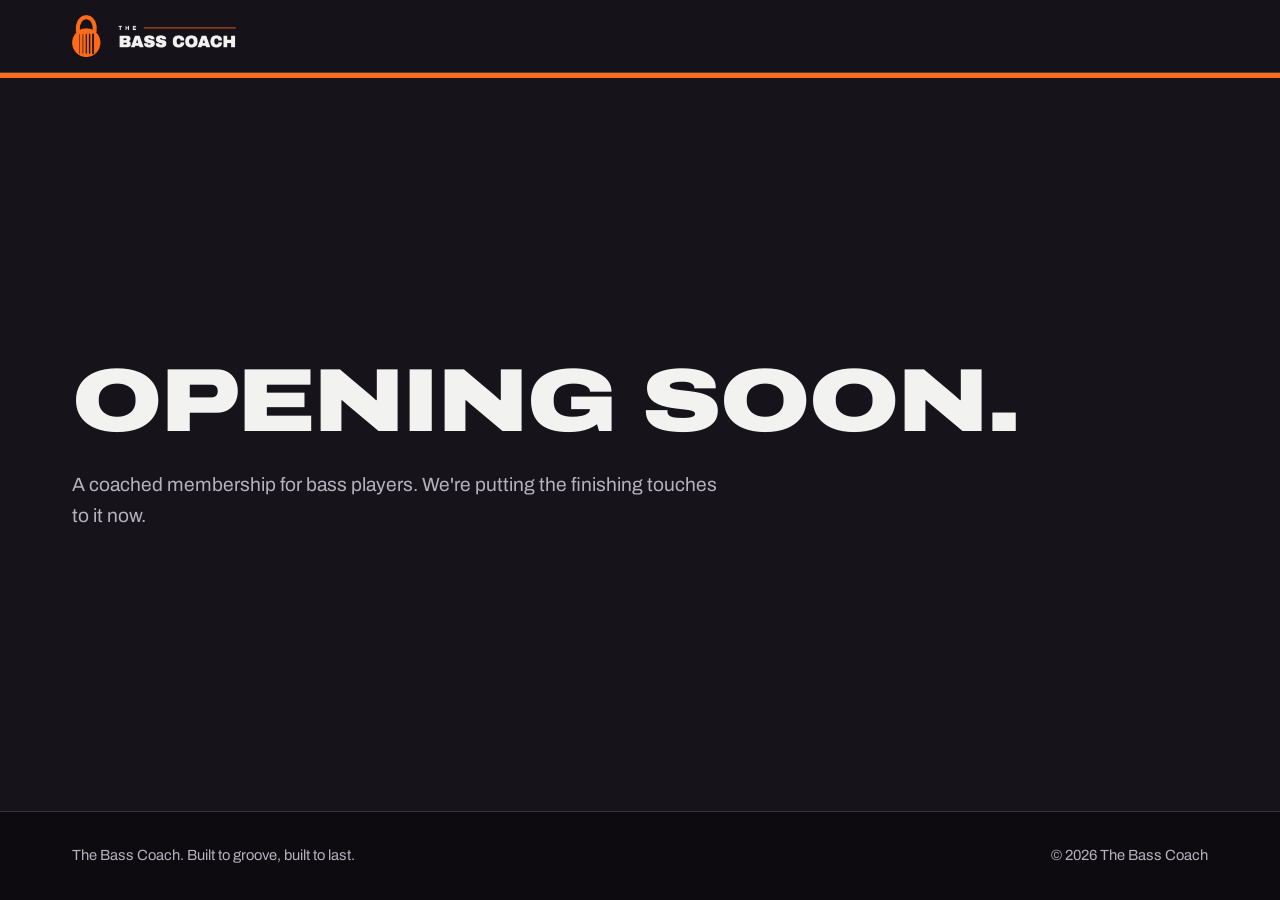
==== commit 72727a0c: "Hold the site behind an opening-soon page" ====
--- a/index.html
+++ b/index.html
@@ -3,324 +3,35 @@
 <head>
   <meta charset="utf-8">
   <meta name="viewport" content="width=device-width, initial-scale=1">
-  <meta http-equiv="Content-Security-Policy" content="default-src 'none'; script-src 'self'; style-src 'self'; img-src 'self'; media-src 'self'; font-src 'self'; base-uri 'none'; form-action 'none'">
+  <meta http-equiv="Content-Security-Policy" content="default-src 'none'; style-src 'self'; img-src 'self'; font-src 'self'; base-uri 'none'; form-action 'none'">
   <meta name="referrer" content="strict-origin-when-cross-origin">
-
-  <title>The Bass Coach: a coached membership for bass players</title>
-  <meta name="description" content="A small membership for bass players who can already play and want to get properly good. One focused lesson a month, a live call, a community that plays every day, and feedback on your own playing.">
-  <link rel="canonical" href="https://thebasscoachonline.com/">
-
-  <meta property="og:type" content="website">
-  <meta property="og:site_name" content="The Bass Coach">
-  <meta property="og:title" content="You don't need more lessons. You need a coach.">
-  <meta property="og:description" content="A small membership for bass players who can already play and want to get properly good.">
-  <meta property="og:url" content="https://thebasscoachonline.com/">
-  <meta property="og:image" content="https://thebasscoachonline.com/og-image.jpg">
-  <meta property="og:image:width" content="1200">
-  <meta property="og:image:height" content="630">
-  <meta name="twitter:card" content="summary_large_image">
+  <meta name="robots" content="noindex">
+  <title>The Bass Coach: opening soon</title>
+  <meta name="description" content="The Bass Coach, a coached membership for bass players. Opening soon.">
   <meta name="theme-color" content="#16131A">
-
   <link rel="icon" href="favicon.png" type="image/png">
   <link rel="apple-touch-icon" href="apple-touch-icon.png">
   <link rel="preload" href="archivo.woff2" as="font" type="font/woff2" crossorigin>
-  <link rel="stylesheet" href="styles.css">
-  <script src="main.js" defer></script>
+  <link rel="stylesheet" href="styles.css?v=3">
 </head>
-<body>
-  <a class="skip" href="#main">Skip to content</a>
-
+<body class="soon">
   <header class="top">
     <div class="wrap top__row">
       <a class="mark" href="/">
         <img src="logo.png" alt="The Bass Coach" width="560" height="142">
       </a>
-      <nav class="top__nav" aria-label="Main">
-        <a href="#month">How a month works</a>
-        <a href="#lesson">A lesson</a>
-        <a href="#train">What we train</a>
-        <a href="#coaches">Coaches</a>
-        <a href="#questions">Questions</a>
-      </nav>
-      <a class="btn btn--small" href="#membership">See the membership</a>
     </div>
   </header>
-
-  <main id="main">
-
-    <section class="hero">
-      <div class="wrap">
-        <h1 class="hero__title">
-          <span>You don't need more lessons.</span>
-          <span>You need a coach.</span>
-        </h1>
-        <p class="hero__lead">The Bass Coach is a small membership for bass players who can already play and want to get properly good. One focused lesson a month, a live call, a community that plays every day, and feedback on your own playing from working bassists.</p>
-        <p class="hero__actions">
-          <a class="btn" href="#membership">See the membership</a>
-          <a class="link" href="#lesson">See what a lesson looks like</a>
-        </p>
-      </div>
-
-      <div class="reel">
-        <video class="reel__video" muted loop playsinline preload="metadata" poster="hero-poster.jpg" width="1600" height="366" aria-label="Two hands playing a five-string bass, filmed close up">
-          <source src="hero-loop.mp4" type="video/mp4">
-        </video>
-        <button class="reel__toggle" type="button" hidden>Pause</button>
-      </div>
-      <div class="wrap">
-        <p class="reel__caption">Chriss Attwell's hands, from the first lesson.</p>
-      </div>
-    </section>
-
-    <section class="plateau" aria-labelledby="plateau-title">
-      <div class="wrap plateau__grid">
-        <h2 id="plateau-title" class="plateau__title">For the player who's stuck on a plateau.</h2>
-        <div class="plateau__body">
-          <p>You play in a covers band, a function band, or with friends on a Thursday night. You get through the songs. But the groove doesn't sit the way it does on the record, the harmony goes foggy above the fifth fret, and when someone says "take a solo" you'd rather they hadn't.</p>
-          <p>More videos won't fix that. Someone watching you play will.</p>
-        </div>
-      </div>
-    </section>
-
-    <section class="section" id="month" aria-labelledby="month-title">
-      <div class="wrap">
-        <h2 id="month-title" class="section__title">One month, four beats.</h2>
-        <p class="section__lead">Every month runs to the same rhythm, so you always know what you're working on this week.</p>
-
-        <ol class="bar">
-          <li class="beat beat--1">
-            <div class="beat__staff" aria-hidden="true"><span class="beat__note">1</span></div>
-            <p class="beat__when">Week one</p>
-            <h3 class="beat__what">The lesson</h3>
-            <p>One focused lesson lands: a groove, a technique or a piece of harmony, filmed close on the hands, with the notes and a plan for the month.</p>
-          </li>
-          <li class="beat beat--2">
-            <div class="beat__staff" aria-hidden="true"><span class="beat__note">2</span></div>
-            <p class="beat__when">Week two</p>
-            <h3 class="beat__what">The reps</h3>
-            <p>Prompts and small challenges in the WhatsApp group. Post a clip, and hear what everyone else did with the same idea.</p>
-          </li>
-          <li class="beat beat--3">
-            <div class="beat__staff" aria-hidden="true"><span class="beat__note">3</span></div>
-            <p class="beat__when">Week three</p>
-            <h3 class="beat__what">The live call</h3>
-            <p>A group call with the coaches. Bring your questions and your bass, and stay until it makes sense.</p>
-          </li>
-          <li class="beat beat--4">
-            <div class="beat__staff" aria-hidden="true"><span class="beat__note">4</span></div>
-            <p class="beat__when">Week four</p>
-            <h3 class="beat__what">The feedback</h3>
-            <p>Pro members send in a video and get a personal review back: what's working, and the one thing to fix first. Then the month resets.</p>
-          </li>
-        </ol>
-      </div>
-    </section>
-
-    <section class="section section--deep" id="lesson" aria-labelledby="lesson-title">
-      <div class="wrap">
-        <h2 id="lesson-title" class="section__title">What a lesson looks like.</h2>
-        <p class="section__lead">Every lesson is filmed close on the hands and built as a practice path: small steps you can actually finish.</p>
-
-        <div class="lesson">
-          <figure class="lesson__shot">
-            <img src="lesson.webp" srcset="lesson-880.webp 880w, lesson.webp 1600w" sizes="(min-width: 62rem) 60vw, 92vw" width="1600" height="900" loading="lazy" alt="A frame from a Bass Coach lesson. The plucking hand and the whole neck of a five-string bass are on screen, next to a card reading: Practice path, step 7 of 11. Exercise 4, one more finger, with four lines of tab.">
-            <figcaption>From The Bricklayer, a double-thumb lesson with Chriss Attwell.</figcaption>
-          </figure>
-          <ul class="lesson__points">
-            <li>
-              <h3>Three angles at once</h3>
-              <p>The plucking hand, the fretting hand and the whole neck, on screen together.</p>
-            </li>
-            <li>
-              <h3>The notes next to the hands</h3>
-              <p>Tab and counting sit beside the playing, so you never have to guess.</p>
-            </li>
-            <li>
-              <h3>Fast, slow, then why</h3>
-              <p>Each line is played close to full speed, then slowed right down, then explained.</p>
-            </li>
-            <li>
-              <h3>A practice path</h3>
-              <p>The lesson breaks into numbered steps. This one has eleven.</p>
-            </li>
-          </ul>
-        </div>
-      </div>
-    </section>
-
-    <section class="section" id="train" aria-labelledby="train-title">
-      <div class="wrap">
-        <h2 id="train-title" class="section__title">Five strings, five things we train.</h2>
-        <p class="section__lead">The lessons move between these from month to month. All of it is taught in English, on five-string basses. The lines below are strings: press one.</p>
-
-        <div class="hands">
-          <img src="pluck.webp" width="1200" height="670" loading="lazy" alt="Close-up of the plucking hand, thumb on the low strings of a five-string bass.">
-          <img src="fret.webp" width="1200" height="670" loading="lazy" alt="Close-up of the fretting hand near the headstock of a five-string bass.">
-        </div>
-
-        <ul class="train">
-          <li class="train__row">
-            <button class="string string--b" type="button" data-freq="30.87" data-speed="38" aria-label="Play the open B string">
-              <span class="string__name" aria-hidden="true">B</span>
-              <svg viewBox="0 0 1000 40" preserveAspectRatio="none" aria-hidden="true" focusable="false"><path d="M0 20 L1000 20"/></svg>
-            </button>
-            <div class="train__text">
-              <h3>Groove and time</h3>
-              <p>Where the note sits against the drums. Playing behind the beat, on top of it and dead centre, on purpose.</p>
-            </div>
-          </li>
-          <li class="train__row">
-            <button class="string string--e" type="button" data-freq="41.20" data-speed="46" aria-label="Play the open E string">
-              <span class="string__name" aria-hidden="true">E</span>
-              <svg viewBox="0 0 1000 40" preserveAspectRatio="none" aria-hidden="true" focusable="false"><path d="M0 20 L1000 20"/></svg>
-            </button>
-            <div class="train__text">
-              <h3>Technique</h3>
-              <p>Fingerstyle, done cleanly. Muting, string crossing, stamina, and a tone that comes from your hands before it reaches the amp.</p>
-            </div>
-          </li>
-          <li class="train__row">
-            <button class="string string--a" type="button" data-freq="55.00" data-speed="54" aria-label="Play the open A string">
-              <span class="string__name" aria-hidden="true">A</span>
-              <svg viewBox="0 0 1000 40" preserveAspectRatio="none" aria-hidden="true" focusable="false"><path d="M0 20 L1000 20"/></svg>
-            </button>
-            <div class="train__text">
-              <h3>Harmony and the fretboard</h3>
-              <p>Chord tones, scales and how they join up across the neck, so you know why a line works and can write your own.</p>
-            </div>
-          </li>
-          <li class="train__row">
-            <button class="string string--d" type="button" data-freq="73.42" data-speed="64" aria-label="Play the open D string">
-              <span class="string__name" aria-hidden="true">D</span>
-              <svg viewBox="0 0 1000 40" preserveAspectRatio="none" aria-hidden="true" focusable="false"><path d="M0 20 L1000 20"/></svg>
-            </button>
-            <div class="train__text">
-              <h3>Improvisation</h3>
-              <p>Fills, walking lines and solos, built from small ideas you can use at your next gig.</p>
-            </div>
-          </li>
-          <li class="train__row">
-            <button class="string string--g" type="button" data-freq="98.00" data-speed="74" aria-label="Play the open G string">
-              <span class="string__name" aria-hidden="true">G</span>
-              <svg viewBox="0 0 1000 40" preserveAspectRatio="none" aria-hidden="true" focusable="false"><path d="M0 20 L1000 20"/></svg>
-            </button>
-            <div class="train__text">
-              <h3>Repertoire</h3>
-              <p>Real basslines from real records, taken apart and put back together.</p>
-            </div>
-          </li>
-        </ul>
-      </div>
-    </section>
-
-    <section class="section section--deep" id="membership" aria-labelledby="membership-title">
-      <div class="wrap">
-        <h2 id="membership-title" class="section__title">One membership, three depths.</h2>
-        <p class="section__lead">Monthly, through Patreon. Cancel any time. Each level includes everything in the one before it.</p>
-
-        <ol class="depths">
-          <li class="depth">
-            <h3 class="depth__name">Groove</h3>
-            <p class="depth__sum">Lessons and community</p>
-            <ul class="depth__list">
-              <li class="is-new">The monthly lesson, with notes and a practice plan</li>
-              <li class="is-new">The members' WhatsApp community</li>
-            </ul>
-          </li>
-          <li class="depth">
-            <h3 class="depth__name">Pocket</h3>
-            <p class="depth__sum">Add the live call</p>
-            <ul class="depth__list">
-              <li class="is-new">The monthly live group call with the coaches</li>
-              <li>The monthly lesson, with notes and a practice plan</li>
-              <li>The members' WhatsApp community</li>
-            </ul>
-          </li>
-          <li class="depth depth--pro">
-            <h3 class="depth__name">Pro</h3>
-            <p class="depth__sum">Add personal feedback</p>
-            <ul class="depth__list">
-              <li class="is-new">A personal video review of your playing, every month</li>
-              <li>The monthly live group call with the coaches</li>
-              <li>The monthly lesson, with notes and a practice plan</li>
-              <li>The members' WhatsApp community</li>
-            </ul>
-            <p class="depth__cap">Limited to 15 players, so every review gets proper attention.</p>
-          </li>
-        </ol>
-        <p class="depths__note">Founding-member prices will be announced at launch.</p>
-      </div>
-    </section>
-
-    <section class="section" id="coaches" aria-labelledby="coaches-title">
-      <div class="wrap">
-        <h2 id="coaches-title" class="section__title">Coached by working players.</h2>
-        <div class="coaches">
-          <figure class="coaches__photo">
-            <img src="chriss.webp" srcset="chriss-480.webp 480w, chriss.webp 960w" sizes="(min-width: 56rem) 36vw, 92vw" width="960" height="1200" loading="lazy" alt="Chriss Attwell sitting with his five-string bass.">
-          </figure>
-          <div class="coaches__bios">
-            <article class="coach">
-              <h3 class="coach__name">Chriss Attwell</h3>
-              <p class="coach__role">Writes the lessons</p>
-              <p>Bass player with The Cost. Chriss builds the lessons and decides the order you learn things in. Fingers, never a pick.</p>
-            </article>
-            <article class="coach">
-              <h3 class="coach__name">Jose</h3>
-              <p class="coach__role">Runs the feedback</p>
-              <p>Bass player and teacher. Jose watches your videos and tells you what's working and what to fix first.</p>
-            </article>
-            <p class="coaches__guests">Other working bass players will join as guest coaches as the membership grows.</p>
-          </div>
-        </div>
-      </div>
-    </section>
-
-    <section class="section section--deep" id="questions" aria-labelledby="questions-title">
-      <div class="wrap questions">
-        <h2 id="questions-title" class="section__title">Questions.</h2>
-        <div class="faq">
-          <details>
-            <summary>Is this for beginners?</summary>
-            <p>Not yet. It's built for intermediate and advanced players: people who can already get through songs and want to go deeper. If you've just bought your first bass, get a few months of playing in first.</p>
-          </details>
-          <details>
-            <summary>What do I need?</summary>
-            <p>A bass, something to play along to, and a phone. You'll use the phone to watch the lessons, join the WhatsApp group and, on Pro, film yourself for feedback.</p>
-          </details>
-          <details>
-            <summary>How does the video feedback work?</summary>
-            <p>On Pro, you send in a video of yourself playing each month. A coach watches it and sends back a personal video review. Places are capped at 15 so nobody gets a rushed one.</p>
-          </details>
-          <details>
-            <summary>Why Patreon and WhatsApp?</summary>
-            <p>Because you probably use them already. Patreon handles the membership and the payments, so we never see your card details. WhatsApp is where the community lives.</p>
-          </details>
-          <details>
-            <summary>Can I cancel?</summary>
-            <p>Yes. It's monthly, and you can cancel any time from your Patreon account.</p>
-          </details>
-          <details>
-            <summary>When does it open?</summary>
-            <p>Soon. The founding membership will open on Patreon, and this page will carry the link when it does.</p>
-          </details>
-        </div>
-      </div>
-    </section>
-
-    <section class="join" id="join" aria-labelledby="join-title">
-      <div class="wrap">
-        <h2 id="join-title" class="join__title">Doors open soon.</h2>
-        <p class="join__lead">The founding membership opens shortly on Patreon. This page will carry the link the moment it does.</p>
-      </div>
-    </section>
-
+  <main class="soon__main">
+    <div class="wrap">
+      <h1 class="join__title">Opening soon.</h1>
+      <p class="join__lead">A coached membership for bass players. We're putting the finishing touches to it now.</p>
+    </div>
   </main>
-
   <footer class="foot">
     <div class="wrap foot__row">
       <p class="foot__line">The Bass Coach. Built to groove, built to last.</p>
-      <p class="foot__links"><a href="privacy.html">Privacy</a><span>&copy; 2026 The Bass Coach</span></p>
+      <p class="foot__links"><span>&copy; 2026 The Bass Coach</span></p>
     </div>
   </footer>
 </body>
--- a/styles.css
+++ b/styles.css
@@ -836,6 +836,23 @@
   color: var(--mute);
 }
 
+/* Holding page, shown while the full site is in private preview */
+
+.soon {
+  min-height: 100vh;
+  min-height: 100dvh;
+  display: flex;
+  flex-direction: column;
+}
+
+.soon__main {
+  flex: 1;
+  display: grid;
+  align-content: center;
+  padding-block: var(--gap);
+  border-top: 5px solid var(--orange);
+}
+
 /* Footer */
 
 .foot {
